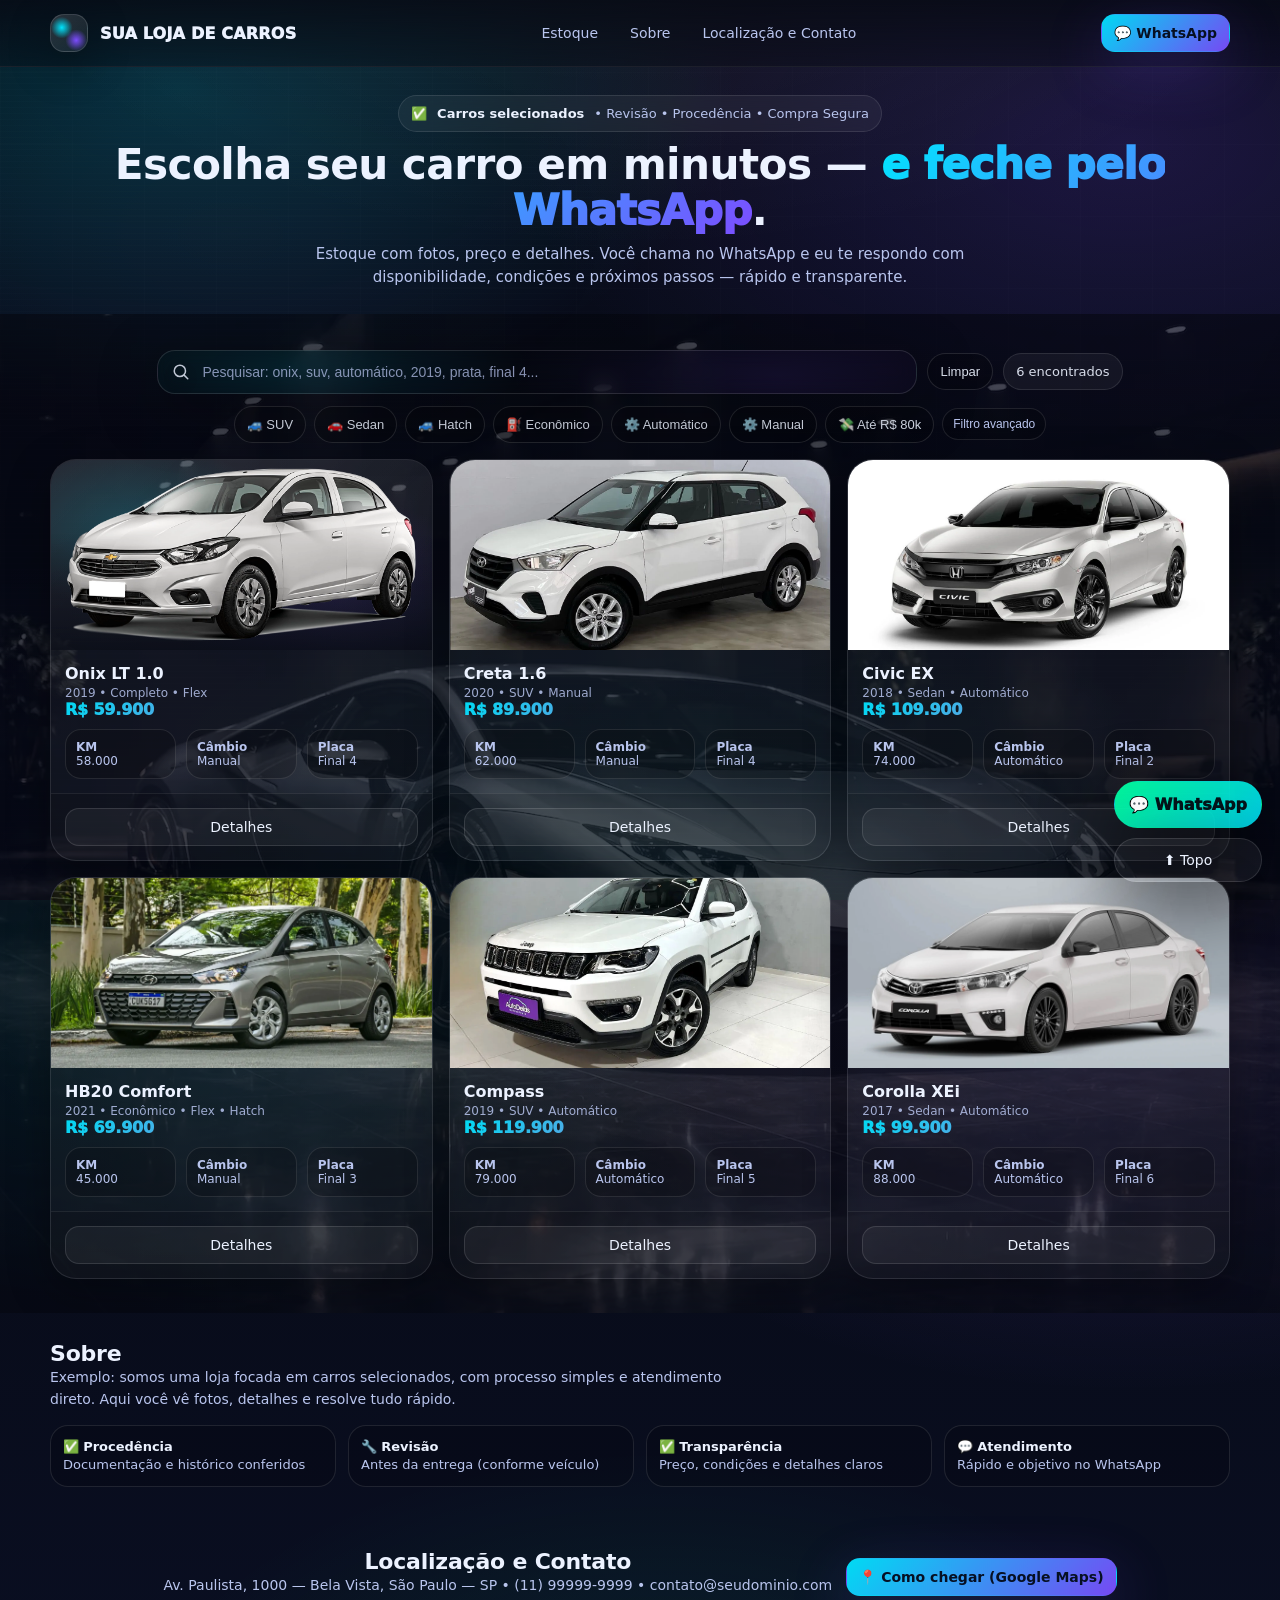
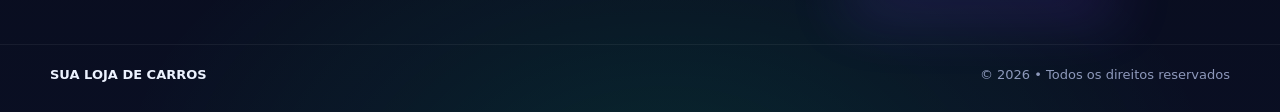
==== index.html @ d794e692 "Update index.html" ====
<!doctype html>
<html lang="pt-BR">
<head>
  <meta charset="utf-8" />
  <meta name="viewport" content="width=device-width,initial-scale=1" />
  <meta http-equiv="Content-Security-Policy"
content="default-src 'self'; img-src 'self' data:; style-src 'self' 'unsafe-inline'; script-src 'self' 'unsafe-inline'; connect-src 'self'; base-uri 'self'; form-action 'self'">
  <title>Loja de Carros | Estoque Selecionado + WhatsApp</title>
  <meta name="description" content="Carros selecionados, revisados e com garantia. Atendimento rápido no WhatsApp." />
  <meta name="theme-color" content="#0B1020" />
  <style>
    :root{
      --bg:#070A14;
      --bg2:#0A0F24;
      --card: rgba(255,255,255,.06);
      --line: rgba(255,255,255,.12);
      --text:#ECF2FF;
      --muted:#B9C5EE;

      --c1:#00E5FF; 
      --c2:#7C4DFF;
      --c3:#00FF9D;
      --c4:#FF4DD8; 

      --shadow: 0 22px 70px rgba(0,0,0,.55);
      --r1:18px;
      --r2:26px;
      --max:1180px;
    }

    *{box-sizing:border-box}
    html,body{height:100%}
	html{
  scroll-behavior: smooth;
  scroll-padding-top: 90px;
}
    body{
      margin:0;
      font-family: ui-sans-serif, system-ui, -apple-system, Segoe UI, Roboto, Helvetica, Arial;
      color:var(--text);
		background:
		  radial-gradient(1200px 620px at 50% -10%, rgba(255,255,255,.06), transparent 55%),

		  radial-gradient(900px 520px at 14% 10%, rgba(0,229,255,.18), transparent 62%),
		  radial-gradient(980px 560px at 88% 16%, rgba(124,77,255,.18), transparent 62%),
		  radial-gradient(860px 520px at 52% 98%, rgba(0,255,157,.10), transparent 64%),

		  linear-gradient(180deg, var(--bg) 0%, var(--bg2) 100%);
      overflow-x:hidden;
    }
	
	body{ position:relative; }

/* GRID  */
body::before{
  content:"";
  position:fixed;
  inset:0;
  pointer-events:none;
  z-index:-1;
  opacity:.22;
  background:
    linear-gradient(to right, rgba(255,255,255,.06) 1px, transparent 1px),
    linear-gradient(to bottom, rgba(255,255,255,.06) 1px, transparent 1px);
  background-size: 72px 72px;
  mask-image: radial-gradient(1200px 700px at 50% 10%, #000 55%, transparent 82%);
}

/* VINHETA + GRAIN leve */
body::after{
  content:"";
  position:fixed;
  inset:0;
  pointer-events:none;
  z-index:-1;
  background:
    radial-gradient(1200px 900px at 50% 20%, transparent 55%, rgba(0,0,0,.55) 100%),
    repeating-linear-gradient(
      0deg,
      rgba(255,255,255,.02),
      rgba(255,255,255,.02) 1px,
      transparent 1px,
      transparent 3px
    );
  opacity:.35;
  mix-blend-mode: normal;
}

@keyframes floatGlow{
  0%   { transform: translate3d(0,0,0) scale(1); }
  50%  { transform: translate3d(22px,-14px,0) scale(1.02); }
  100% { transform: translate3d(0,0,0) scale(1); }
}

body::after{
  /* mantém o que já tem e acrescenta um “glow” animado */
  background:
    radial-gradient(1200px 900px at 50% 20%, transparent 55%, rgba(0,0,0,.55) 100%),
    radial-gradient(700px 420px at 18% 26%, rgba(255,77,216,.08), transparent 60%),
    repeating-linear-gradient(0deg, rgba(255,255,255,.02), rgba(255,255,255,.02) 1px, transparent 1px, transparent 6px);
  animation: floatGlow 10s ease-in-out infinite;
}

    a{color:inherit; text-decoration:none}
    .container{width:min(var(--max), calc(100% - 40px)); margin:0 auto}

    /* ====== Header ====== */
    header{
      position:sticky; top:0; z-index:50;
      backdrop-filter: blur(16px);
      background: linear-gradient(180deg, rgba(7,10,20,.82), rgba(7,10,20,.40));
      border-bottom:1px solid rgba(255,255,255,.08);
    }
    .nav{
      display:flex; align-items:center; justify-content:space-between;
      gap:14px; padding:14px 0;
    }
    .brand{display:flex; align-items:center; gap:12px}
    .logo{
      width:38px; height:38px; border-radius:14px;
      background:
        radial-gradient(18px 18px at 30% 35%, rgba(0,229,255,1), transparent 60%),
        radial-gradient(18px 18px at 70% 70%, rgba(124,77,255,1), transparent 60%),
        linear-gradient(135deg, rgba(255,255,255,.14), rgba(255,255,255,.06));
      border:1px solid rgba(255,255,255,.14);
      box-shadow: 0 12px 40px rgba(0,0,0,.35);
    }
    .brand .name{font-weight:950; letter-spacing:.2px}
    .brand .sub{font-size:12px; color:var(--muted); margin-top:2px}

    .navlinks{display:flex; gap:10px; flex-wrap:wrap; justify-content:center}
    .navlinks a{
      font-size:14px; color:var(--muted);
      padding:10px 10px; border-radius:14px;
      border:1px solid transparent;
      transition:.18s ease;
    }
    .navlinks a:hover{
      color:var(--text);
      border-color:rgba(255,255,255,.12);
      background:rgba(255,255,255,.04);
    }

    .btn{
      display:inline-flex; align-items:center; justify-content:center; gap:10px;
      padding:12px 14px;
      border-radius:16px;
      border:1px solid rgba(255,255,255,.12);
      background:rgba(255,255,255,.05);
      color:var(--text);
      cursor:pointer;
      transition:.18s ease;
      user-select:none;
      white-space:nowrap;
    }
	@media (max-width: 520px){
  .btn{ white-space: normal; }
}
    .btn:hover{transform:translateY(-1px); border-color:rgba(255,255,255,.18)}
    .btn:active{transform:translateY(0)}
    .btn.primary{
      border-color:transparent;
      background: linear-gradient(135deg, rgba(0,229,255,.95), rgba(124,77,255,.95));
      color:#061023;
      font-weight:900;
      box-shadow: 0 18px 60px rgba(124,77,255,.22);
    }
    .btn.whats{
      border-color:transparent;
      background: linear-gradient(135deg, rgba(0,255,157,.95), rgba(0,229,255,.88));
      color:#04141a;
      font-weight:950;
      box-shadow: 0 18px 60px rgba(0,255,157,.18);
    }
    .btn.small{padding:10px 12px; border-radius:14px; font-size:14px}

    .pill{
      display:inline-flex; align-items:center; gap:10px;
      padding:10px 12px;
      background:rgba(255,255,255,.05);
      border:1px solid rgba(255,255,255,.10);
      border-radius:999px;
      color:var(--muted);
      font-size:13px;
      backdrop-filter: blur(10px);
    }
    .pill b{color:var(--text)}
    .chip{
      display:inline-flex; align-items:center; gap:8px;
      padding:8px 10px;
      border-radius:999px;
      border:1px solid rgba(255,255,255,.10);
      background: rgba(0,0,0,.18);
      color:var(--muted);
      font-size:12px;
    }

    /* ====== Hero ====== */
    .hero{padding:28px 0 10px}
	.hero-top{
	  display:flex;
	  flex-direction:column;
	  align-items:center;
	  justify-content:center;
	  gap:14px;
	  flex-wrap:wrap;
	  text-align:center;
	  margin-bottom:14px;
	}
	.hero-actions{
	  display:flex;
	  gap:10px;
	  flex-wrap:wrap;
	  align-items:center;
	  justify-content:center;
	}
    h1{
      margin:10px 0 0;
      font-size: clamp(28px, 3.3vw, 44px);
      line-height:1.08;
      letter-spacing:-.6px;
    }
    .accentText{
      background: linear-gradient(135deg, var(--c1), var(--c2));
      -webkit-background-clip:text;
      background-clip:text;
      color:transparent;
      font-weight:950;
    }
	.lead{
	  margin:10px auto 0;
	  color:var(--muted);
	  line-height:1.55;
	  max-width: 70ch;
	  font-size:15px;
	  text-align:center;
	}
    .hero-actions{display:flex; gap:10px; flex-wrap:wrap; align-items:center}

    /* ===== Barra de pesquisa + filtros (clean e central) ===== */
.searchWrap{
  margin: 6px auto 16px;
  width: min(980px, 100%);
  display:flex;
  flex-direction:column;
  align-items:center;
  gap:12px;
}

.searchRow{
  width:100%;
  display:flex;
  gap:10px;
  justify-content:center;
  align-items:center;
  flex-wrap:wrap;
}

.searchBox{
  flex: 1;
  min-width: 260px;
  max-width: 760px;
  display:flex;
  align-items:center;
  gap:10px;
  padding: 12px 14px;
  border-radius: 18px;
  border: 1px solid rgba(255,255,255,.12);
  background:
    radial-gradient(380px 120px at 18% 40%, rgba(0,229,255,.10), transparent 62%),
    radial-gradient(420px 140px at 82% 60%, rgba(124,77,255,.10), transparent 64%),
    rgba(0,0,0,.20);
  backdrop-filter: blur(10px);
  box-shadow: 0 16px 60px rgba(0,0,0,.35);
}

.searchIcon{
  width: 18px; height: 18px;
  opacity:.9;
  filter: drop-shadow(0 6px 18px rgba(0,0,0,.35));
}

.searchInput{
  flex:1;
  border:none;
  outline:none;
  background:transparent;
  color: var(--text);
  font-size:14px;
}

.searchInput::placeholder{ color: rgba(185,197,238,.72); }

.pillBtn{
  display:inline-flex;
  align-items:center;
  justify-content:center;
  gap:8px;
  padding:10px 12px;
  border-radius:999px;
  border:1px solid rgba(255,255,255,.12);
  background: rgba(0,0,0,.18);
  color: rgba(236,242,255,.92);
  font-size:13px;
  cursor:pointer;
  transition:.16s ease;
  user-select:none;
}
.pillBtn:hover{ transform:translateY(-1px); border-color:rgba(255,255,255,.20); }
.pillBtn:active{ transform:translateY(0); }

.pillBtn.on{
  border-color: rgba(0,255,157,.45);
  box-shadow: 0 0 0 3px rgba(0,255,157,.10);
}

.resultChip{
  display:inline-flex;
  align-items:center;
  gap:8px;
  padding:10px 12px;
  border-radius:999px;
  border:1px solid rgba(255,255,255,.10);
  background: rgba(255,255,255,.05);
  color: rgba(236,242,255,.9);
  font-size:13px;
}
/* ==== Chip botão (Filtro avançado) ==== */
#openAdvancedFilters{
  cursor:pointer;
  display:inline-flex;
  align-items:center;
  gap:8px;
  padding:8px 10px;
  border-radius:999px;
  border:1px solid rgba(255,255,255,.10);
  background: rgba(0,0,0,.18);
  color: var(--muted);
  font-size:12px;
}
#openAdvancedFilters:hover{
  transform:translateY(-1px);
  border-color:rgba(255,255,255,.18);
}
#openAdvancedFilters:active{ transform:translateY(0); }

/* garante que o botão tenha o MESMO visual do chip */
button.chip {
  display: inline-flex;
  align-items: center;
  gap: 8px;
}
/* ==== Modal overlay (Filtro Avançado) ==== */
#advModal {
  display: none;            /* começa fechado */
  position: fixed;
  inset: 0;
  z-index: 9999;
  padding: 16px;
  background: rgba(0,0,0,.55);
  align-items: center;
  justify-content: center;
}

/* card do modal */
#advModal .modal {
  width: min(980px, 100%);
  max-height: min(78vh, 720px);
  overflow: auto;
  border-radius: 16px;
  background: #111;
  color: #fff;
  box-shadow: 0 20px 60px rgba(0,0,0,.45);
  border: 1px solid rgba(255,255,255,.08);
}

/* header / footer */
#advModal .modalHead,
#advModal .modalFoot {
  position: sticky;
  background: #111;
  z-index: 1;
  padding: 14px 16px;
  border-bottom: 1px solid rgba(255,255,255,.08);
}
#advModal .modalFoot {
  bottom: 0;
  border-top: 1px solid rgba(255,255,255,.08);
  border-bottom: 0;
}
#advModal .modalHead { top: 0; }

/* corpo */
#advModal .modalBody { padding: 14px 16px; }

/* grid responsiva */
#advModal .grid {
  display: grid;
  grid-template-columns: repeat(3, minmax(0, 1fr));
  gap: 12px;
}
@media (max-width: 900px) {
  #advModal .grid { grid-template-columns: repeat(2, minmax(0, 1fr)); }
}
@media (max-width: 560px) {
  #advModal { padding: 10px; }
  #advModal .grid { grid-template-columns: 1fr; }
  #advModal .modal { max-height: 86vh; border-radius: 14px; }
}

/* inputs */
#advModal .lbl {
  display: block;
  font-size: 12px;
  opacity: .85;
  margin-bottom: 6px;
}
#advModal .input {
  width: 100%;
  padding: 10px 12px;
  border-radius: 12px;
  border: 1px solid rgba(255,255,255,.12);
  background: rgba(255,255,255,.06);
  color: #fff;
  outline: none;
}
#advModal .input:focus {
  border-color: rgba(255,255,255,.22);
}

/* botão fechar */
#advModal .iconBtn {
  cursor: pointer;
  width: 40px;
  height: 40px;
  border-radius: 12px;
  border: 1px solid rgba(255,255,255,.12);
  background: rgba(255,255,255,.06);
  color: #fff;
}
#advModal .iconBtn:hover { background: rgba(255,255,255,.10); }

/* botões do rodapé */
#advModal .btn {
  cursor: pointer;
}
	/* ====== Estoque ====== */
    section{padding:18px 0 34px}
    .section-head{
      display:flex; align-items:flex-end; justify-content:space-between;
      gap:14px; flex-wrap:wrap;
      margin: 10px 0 14px;
    }
    .h2{margin:0; font-size:22px; letter-spacing:-.2px}
    .section-sub{margin:0; color:var(--muted); font-size:14px; line-height:1.6; max-width:80ch}

    .inventory{
      display:grid;
      grid-template-columns: repeat(3, 1fr);
      gap:16px;
    }
	#estoque{
	  position: relative;
	  overflow: hidden;
	}

	#estoque::before{
	  content:"";
	  position:absolute;
	  inset:0;
	  z-index:0;

	  background-image:
		linear-gradient(180deg, rgba(7,10,20,.55), rgba(7,10,20,.72)),
		url("images/bg-carro.webp");

	  background-repeat: no-repeat;
	  background-size: cover;
	  background-position: center top;

	  background-attachment: scroll;

	  opacity: .55; 
	  pointer-events:none;
	}
@media (max-width: 820px){
  #estoque::before{
    background-image: none;
    opacity: 0;
  }
}

	/* garante que o conteúdo do estoque fique acima do fundo */
	#estoque > .container{
	  position: relative;
	  z-index: 1;
	}
	.car{
	  border-radius: var(--r2);
	  overflow:hidden;
	  border:1px solid rgba(255,255,255,.10);
	  background: rgba(255,255,255,.04);
	  box-shadow: 
		0 12px 40px rgba(0,0,0,.35),
		0 0 0 rgba(0,0,0,0);
	  display:flex;
	  flex-direction:column;
	  position:relative;

	  cursor:pointer;
	  transition: 
		transform .25s cubic-bezier(.22,1,.36,1),
		box-shadow .25s cubic-bezier(.22,1,.36,1),
		border-color .25s ease;
	}
	.car:hover{
	  transform: translateY(-8px);
	  box-shadow:
		0 28px 80px rgba(0,0,0,.55),
		0 0 0 1px rgba(255,255,255,.06);
	  border-color: rgba(255,255,255,.18);
	}
	.car::before{
	  content:"";
	  position:absolute;
	  inset:-2px;
	  border-radius:inherit;
	  pointer-events:none;
	  opacity:0;
	  transition: opacity .25s ease;
	  background: linear-gradient(
		135deg,
		rgba(0,229,255,.45),
		rgba(124,77,255,.45),
		rgba(0,255,157,.35)
	  );
	  z-index:-1;
	  filter: blur(16px);
	}

	.car:hover::before{
	  opacity:.7;
	}
    .photo{
      height:190px;
      position:relative;
      overflow:hidden;
      background:
        radial-gradient(240px 140px at 22% 35%, rgba(0,229,255,.18), transparent 60%),
        radial-gradient(260px 160px at 72% 70%, rgba(124,77,255,.18), transparent 62%),
        linear-gradient(135deg, rgba(255,255,255,.10), rgba(255,255,255,.02));
    }
    .photo .car-img{
      position:absolute; inset:0;
      width:100%; height:100%;
	  content-visibility: auto;
      object-fit:cover;
      display:block;
    }
    .photo::before{
      content:"";
      position:absolute; inset:0;
      background: linear-gradient(0deg, rgba(7,10,20,.78), transparent 62%);
      pointer-events:none;
    }

    .badge{
      position:absolute; top:12px; left:12px;
      padding:8px 10px;
      border-radius:999px;
      font-size:12px;
      border:1px solid rgba(255,255,255,.14);
      background: rgba(0,0,0,.22);
      color: var(--text);
      backdrop-filter: blur(10px);
      display:flex; gap:8px; align-items:center;
      z-index:2;
    }
    .badge .dot{
      width:8px; height:8px; border-radius:999px;
      background: var(--c3);
      box-shadow: 0 0 18px rgba(0,255,157,.45);
    }

    .content{padding:14px}
    .titleRow{display:flex; align-items:flex-start; justify-content:space-between; gap:10px}
    .car h3{margin:0; font-size:16px}
    .subtitle{margin-top:3px; color:rgba(185,197,238,.85); font-size:12px}
    .price{
      font-weight:950;
      letter-spacing:-.2px;
      background: linear-gradient(135deg, rgba(0,229,255,.95), rgba(255,77,216,.92));
      -webkit-background-clip:text;
      background-clip:text;
      color:transparent;
      white-space:nowrap;
    }

    .meta{
      margin-top:10px;
      display:grid;
      grid-template-columns: repeat(3, 1fr);
      gap:10px;
      color:var(--muted);
      font-size:12px;
    }
    .meta div{
      padding:10px;
      border-radius:16px;
      border:1px solid rgba(255,255,255,.10);
      background: rgba(0,0,0,.18);
    }

    .actions{
      margin-top:auto;
      display:flex;
      gap:10px;
      padding:14px;
      border-top:1px solid rgba(255,255,255,.08);
      background: rgba(0,0,0,.10);
    }
    .actions .btn{width:100%}

    /* ====== Confiança ====== */
    .trust{
      display:grid;
      grid-template-columns: repeat(4, 1fr);
      gap:12px;
      margin-top:12px;
    }
    .trust .t{
      border-radius: var(--r1);
      border:1px solid rgba(255,255,255,.10);
      background: rgba(0,0,0,.16);
      padding:12px;
      font-size:13px;
      color:var(--muted);
      line-height:1.4;
    }
    .trust .t b{color:var(--text)}

    /* ====== CTA final ====== */
    .cta{
      border-radius: calc(var(--r2) + 8px);
      border:1px solid rgba(255,255,255,.12);
      background:
        radial-gradient(520px 240px at 14% 40%, rgba(0,229,255,.18), transparent 60%),
        radial-gradient(520px 260px at 92% 55%, rgba(124,77,255,.18), transparent 60%),
        linear-gradient(180deg, rgba(255,255,255,.05), rgba(255,255,255,.02));
      box-shadow: var(--shadow);
      overflow:hidden;
    }
    .cta .inner{
      padding:18px;
      display:flex; align-items:center; justify-content:space-between;
      gap:14px; flex-wrap:wrap;
    }
    .cta h4{margin:0; font-size:18px; letter-spacing:-.2px}
    .cta p{margin:6px 0 0; color:var(--muted); line-height:1.6; font-size:14px; max-width:78ch}

    footer{
      padding:22px 0 30px;
      border-top:1px solid rgba(255,255,255,.06);
      color:rgba(185,197,238,.75);
      font-size:13px;
    }
    .foot{display:flex; justify-content:space-between; gap:16px; flex-wrap:wrap}

    /* ====== Whats flutuante ====== */
    .float{
      position:fixed; right:18px; bottom:18px; z-index:80;
      display:flex; flex-direction:column; gap:10px;
    }
    .float .btn{
      border-radius:999px;
      padding:13px 14px;
      box-shadow: 0 22px 70px rgba(0,0,0,.58);
    }

    @media (max-width: 980px){
      .inventory{grid-template-columns:1fr}
      .trust{grid-template-columns:1fr 1fr}
      .navlinks{display:none}
    }
    @media (max-width: 520px){
      .trust{grid-template-columns:1fr}
    }

    /* ===== Modal + Galeria ===== */
    .modalOverlay{
      position:fixed; inset:0; z-index:999;
      background: rgba(0,0,0,.62);
      backdrop-filter: blur(10px);
      display:none;
      align-items:center;
      justify-content:center;
      padding:18px;
    }
    .modal{
      width:min(1020px, 100%);
      border-radius:26px;
      border:1px solid rgba(255,255,255,.14);
      background: rgba(10,15,36,.92);
      box-shadow: 0 30px 90px rgba(0,0,0,.65);
      overflow:hidden;
    }
    .modalGrid{
      display:grid;
      grid-template-columns: 1.18fr .82fr;
      min-height: 560px;
    }
		.modalCloseBtn{
	  position:absolute;
	  top:12px;
	  right:12px;
	  width:42px;
	  height:42px;
	  border-radius:999px;
	  border:1px solid rgba(255,255,255,.14);
	  background: rgba(0,0,0,.25);
	  color: rgba(236,242,255,.92);
	  font-size:18px;
	  display:flex;
	  align-items:center;
	  justify-content:center;
	  cursor:pointer;
	  backdrop-filter: blur(10px);
	  z-index:10;
	  transition:.2s ease;
	}

	.modalCloseBtn:hover{
	  background: rgba(0,0,0,.45);
	  transform: scale(1.05);
	}
    .modalMedia{
      position:relative;
      background: rgba(255,255,255,.04);
      border-right:1px solid rgba(255,255,255,.10);
    }
    .modalMain{
      position:relative;
      height: 420px;
      overflow:hidden;
    }
    .modalMain img{
      width:100%;
      height:100%;
      object-fit:cover;
      display:block;
      transform: scale(1.01);
      cursor: zoom-in;
	  touch-action: pan-y;
    }
		.modalMain.loading::before{
	  content:"";
	  position:absolute;
	  inset:0;
	  background: rgba(7,10,20,.55);
	  backdrop-filter: blur(6px);
	  z-index:2;
	}

	.modalMain.loading::after{
	  content:"";
	  position:absolute;
	  width:36px;
	  height:36px;
	  border-radius:50%;
	  border:3px solid rgba(255,255,255,.15);
	  border-top-color: var(--c1);
	  animation: spin .7s linear infinite;
	  top:50%;
	  left:50%;
	  transform:translate(-50%,-50%);
	  z-index:3;
	}

	@keyframes spin{
	  to{ transform: translate(-50%,-50%) rotate(360deg); }
	}
    .modalMain::after{
      content:"";
      position:absolute; inset:0;
      background: linear-gradient(0deg, rgba(7,10,20,.55), transparent 58%);
      pointer-events:none;
    }
    .modalThumbs{
      display:flex;
      gap:10px;
      padding:12px;
      overflow:auto;
      border-top:1px solid rgba(255,255,255,.10);
      background: rgba(0,0,0,.12);
    }
    .modalThumbs::-webkit-scrollbar{height:10px}
    .modalThumbs::-webkit-scrollbar-thumb{background:rgba(255,255,255,.14); border-radius:999px}
    .thumb{
      flex:0 0 auto;
      width:110px;
      height:78px;
      border-radius:14px;
      border:1px solid rgba(255,255,255,.12);
      overflow:hidden;
      cursor:pointer;
      background: rgba(255,255,255,.06);
      transition:.15s ease;
    }
    .thumb img{
      width:100%;
      height:100%;
      object-fit:cover;
      display:block;
    }
    .thumb:hover{transform:translateY(-1px); border-color: rgba(255,255,255,.20)}
    .thumb.active{
      border-color: rgba(0,255,157,.55);
      box-shadow: 0 0 0 3px rgba(0,255,157,.12);
    }
    .mediaNav{
      position:absolute; inset:0;
      display:flex;
      align-items:center;
      justify-content:space-between;
      padding: 0 10px;
      pointer-events:none;
    }
    .navBtn{
      pointer-events:auto;
      width:44px; height:44px;
      border-radius:999px;
      border:1px solid rgba(255,255,255,.14);
      background: rgba(0,0,0,.20);
      color: rgba(236,242,255,.92);
      cursor:pointer;
      display:flex;
      align-items:center;
      justify-content:center;
      font-size:18px;
      backdrop-filter: blur(10px);
      transition:.15s ease;
    }
    .navBtn:hover{border-color: rgba(255,255,255,.22); transform:translateY(-1px)}
    .navBtn:active{transform:translateY(0)}

    .modalInfo{padding:16px;}
    .modalTop{
      display:flex;
      justify-content:space-between;
      gap:12px;
      align-items:flex-start;
    }
    .modalTitle{margin:0; font-size:18px; letter-spacing:-.2px}
    .modalSub{margin-top:6px; color: rgba(185,197,238,.82); font-size:13px}
    .modalPrice{
      margin-top:10px;
      font-weight:950;
      background: linear-gradient(135deg, rgba(0,229,255,.95), rgba(255,77,216,.92));
      -webkit-background-clip:text;
      background-clip:text;
      color:transparent;
      white-space:nowrap;
      font-size:18px;
    }
    .closeBtn{
      border:1px solid rgba(255,255,255,.14);
      background: rgba(255,255,255,.06);
      color: rgba(236,242,255,.92);
      border-radius:14px;
      padding:10px 12px;
      cursor:pointer;
    }
    .closeBtn:hover{border-color: rgba(255,255,255,.22)}
    .modalMeta{
      margin-top:12px;
      display:grid;
      grid-template-columns: repeat(2, 1fr);
      gap:10px;
      color: rgba(185,197,238,.92);
      font-size:13px;
    }
    .modalMeta .box{
      padding:12px;
      border-radius:16px;
      border:1px solid rgba(255,255,255,.10);
      background: rgba(0,0,0,.18);
    }
    .modalMeta .box b{color: var(--text)}

    .modalDesc{
      margin-top:12px;
      color: rgba(185,197,238,.86);
      line-height:1.65;
      font-size:14px;
      white-space: pre-line; /* deixa os \n virarem linhas */
    }
	@media (max-width: 520px){
  .modalDesc{ word-break: break-word; }
}
    .modalActions{
      margin-top:14px;
      display:flex;
      gap:10px;
    }
    .modalActions a{width:100%; text-align:center}

    @media (max-width: 900px){
      .modalGrid{grid-template-columns:1fr; min-height:auto}
      .modalMedia{border-right:none; border-bottom:1px solid rgba(255,255,255,.10)}
      .modalMain{height: 320px}
      .thumb{width:92px; height:68px}
    }
@media (max-width: 520px){
  .modalOverlay{
    padding:10px;
    align-items:flex-start;
  }

  .modal{
    border-radius:18px;
    height: calc(100dvh - 20px);
    max-height: none;
    overflow: hidden;
  }

  .modalGrid{
    display:flex;
    flex-direction:column;
    min-height: 0;
    height: 100%;
  }

  .modalMedia{
    border-right:none;
    border-bottom:1px solid rgba(255,255,255,.10);
    flex: 0 0 auto;
  }

  .modalMain{ height: 220px; }
  .modalThumbs{ padding:10px; }

  .modalInfo{
    flex: 1 1 auto;
    min-height: 0;
    overflow-y: auto;
    -webkit-overflow-scrolling: touch;
    display:flex;
    flex-direction:column;
    gap:10px;
  }

  .modalActions{
    order: -1;
    position: sticky;
    top: 0;
    z-index: 5;
    margin: 0;
    padding: 10px 0;
    background: linear-gradient(180deg, rgba(10,15,36,.96), rgba(10,15,36,.74));
    border-bottom: 1px solid rgba(255,255,255,.08);

    display:flex;
    flex-direction:column;
    gap:10px;
  }

  .modalActions a{ width:100%; }

	.moreInfoHint{
	  display:none;
	  position: sticky;
	  bottom: 10px;
	  z-index: 6;

	  margin-top: 6px;
	  padding: 10px 12px;
	  border-radius: 999px;
	  border:1px solid rgba(255,255,255,12);
	  background: rgba(0,0,0,18);
	  color: rgba(236,242,255,92);
	  font-size: 12px;

	  align-self: center;
	  width: fit-content;

	  cursor: pointer;
	  appearance: none;
	  -webkit-appearance: none;
	  text-align: center;

	  animation: moreHintPulse 1.2s ease-in-out infinite;
	}

	.moreInfoHint:active{
	  transform: translateY(1px);
	}

	@keyframes moreHintPulse{
	  0%, 100% { transform: scale(1);   opacity: 1; }
	  50%      { transform: scale(1.04); opacity: .92; }
	}
}
    /* ===== Lightbox (zoom) ===== */
    .lightboxOverlay{
      position:fixed; inset:0; z-index:1001;
      background: rgba(0,0,0,.78);
      backdrop-filter: blur(10px);
      display:none;
      align-items:center;
      justify-content:center;
      padding:18px;
    }
    .lightbox{
      width:min(1200px, 100%);
      border-radius:22px;
      border:1px solid rgba(255,255,255,.14);
      background: rgba(10,15,36,.35);
      box-shadow: 0 30px 90px rgba(0,0,0,.7);
      overflow:hidden;
      position:relative;
    }
    .lightbox img{
      width:100%;
      height: min(80vh, 820px);
      object-fit:contain;
      display:block;
      background: rgba(0,0,0,.25);
      cursor: zoom-out;
    }
    .lightboxHint{
      position:absolute;
      left:12px; bottom:12px;
      padding:8px 10px;
      border-radius:999px;
      border:1px solid rgba(255,255,255,.14);
      background: rgba(0,0,0,.22);
      color: rgba(236,242,255,.92);
      font-size:12px;
    }
	.lightboxClose{
	  position:absolute;
	  top:10px; right:10px;
	  width:44px; height:44px;
	  border-radius:999px;
	  border:1px solid rgba(255,255,255,.14);
	  background: rgba(0,0,0,.25);
	  color: rgba(236,242,255,.92);
	  cursor:pointer;
	  display:flex;
	  align-items:center;
	  justify-content:center;
	  font-size:18px;
	  backdrop-filter: blur(10px);
	  z-index:3;
	}

	.lightboxNav{
	  position:absolute;
	  inset:0;
	  display:flex;
	  align-items:center;
	  justify-content:space-between;
	  padding: 0 10px;
	  pointer-events:none;
	  z-index:2;
	}

	.lightboxNav .navBtn{
	  pointer-events:auto;
	}

	.lightboxCounter{
	  position:absolute;
	  right:12px; bottom:12px;
	  padding:8px 10px;
	  border-radius:999px;
	  border:1px solid rgba(255,255,255,.14);
	  background: rgba(0,0,0,.22);
	  color: rgba(236,242,255,.92);
	  font-size:12px;
	  z-index:3;
	  backdrop-filter: blur(10px);
	}
	@media (max-width: 820px){
  body::before{ display:none; }
  body::after{ animation:none; }
}
@media (max-width: 520px){
	 body::after{
		background:
		  radial-gradient(1200px 900px at 50% 20%, transparent 70%, rgba(0,0,0,.35) 100%),
		  repeating-linear-gradient(0deg, rgba(255,255,255,.02), rgba(255,255,255,.02) 1px, transparent 1px, transparent 6px);
		opacity: .16;
	  }
  .pill{
    max-width:100%;
    flex-wrap:wrap;
    justify-content:center;
    text-align:center;
    white-space:normal;
    line-height:1.35;
  }

  .titleRow{
    flex-direction:column;
    align-items:flex-start;
  }

  .price{
    white-space:normal;
  }
}

/* ===== Header no MOBILE: central + sem botão Whats ===== */
@media (max-width: 980px){
  /* some o botão do header */
  #topWhats{ display:none !important; }

  /* centraliza marca no meio */
  header .nav{
    justify-content:center;
  }

  header .brand{
    margin: 0 auto;
    justify-content:center;
    text-align:center;
  }

  header .brand > div{
    text-align:center;
  }
}
  </style>
</head>

<body>
  <header>
    <div class="container">
      <div class="nav">
        <div class="brand">
          <div class="logo" aria-hidden="true"></div>
          <div>
            <div class="name">SUA LOJA DE CARROS</div>
          </div>
        </div>

        <nav class="navlinks" aria-label="Seções">
          <a href="#estoque">Estoque</a>
		  <a href="#sobre">Sobre</a>
		  <a href="#localizacao">Localização e Contato</a>
        </nav>

        <a class="btn primary small" id="topWhats" href="#">💬 WhatsApp</a>
      </div>
    </div>
  </header>

  <main>
    <div class="container hero" id="topo">

      <div class="hero-top">
        <div>
          <div class="pill">✅ <b>Carros selecionados</b> • Revisão • Procedência • Compra Segura</div>
          <h1>Escolha seu carro em minutos — <span class="accentText">e feche pelo WhatsApp</span>.</h1>
          <p class="lead">
            Estoque com fotos, preço e detalhes. Você chama no WhatsApp e eu te respondo com disponibilidade,
            condições e próximos passos — rápido e transparente.
          </p>
        </div>
      </div>
    </div>

    <section id="estoque">
      <div class="container">
	<div class="section-head" style="margin-bottom:8px; justify-content:center">
	</div>

	<!-- Pesquisa central + filtros -->
	<div class="searchWrap">
	  <div class="searchRow">
		<div class="searchBox" role="search">
		  <svg class="searchIcon" viewBox="0 0 24 24" fill="none" aria-hidden="true">
			<path d="M10.5 18a7.5 7.5 0 1 1 0-15 7.5 7.5 0 0 1 0 15Z" stroke="currentColor" stroke-width="2" opacity=".9"/>
			<path d="M16.5 16.5 21 21" stroke="currentColor" stroke-width="2" stroke-linecap="round" opacity=".9"/>
		  </svg>
		  <input id="searchCars" class="searchInput" type="search"
			placeholder="Pesquisar: onix, suv, automático, 2019, prata, final 4..."
			autocomplete="off" />
		</div>

		<button class="pillBtn" id="clearSearch" type="button">Limpar</button>
		<span class="resultChip" id="resultsCount">—</span>
	  </div>

	  <div class="searchRow" style="gap:8px">
		<button class="pillBtn" type="button" data-filter="SUV">🚙 SUV</button>
		<button class="pillBtn" type="button" data-filter="Sedan">🚗 Sedan</button>
		<button class="pillBtn" type="button" data-filter="Hatch">🚙 Hatch</button>
		<button class="pillBtn" type="button" data-filter="Econômico">⛽ Econômico</button>
		<button class="pillBtn" type="button" data-filter="Automático">⚙️ Automático</button>
		<button class="pillBtn" type="button" data-filter="Manual">⚙️ Manual</button>
		<button class="pillBtn" type="button" data-filter="Ate80">💸 Até R$ 80k</button>
		<button class="chip" id="openAdvancedFilters" type="button">Filtro avançado</button>
	  </div>
	</div>
<div id="emptyState" style="display:none; text-align:center; color:rgba(185,197,238,.85); padding:16px 0;">
  Nenhum carro encontrado. Tente outro termo ou clique em <b>Reset</b>.
</div>	
       <div class="inventory" id="inventory"></div>
    </section>
<section id="sobre">
  <div class="container">
    <div class="section-head">
      <div>
        <h2 class="h2">Sobre</h2>
        <p class="section-sub">
          Exemplo: somos uma loja focada em carros selecionados, com processo simples e atendimento direto.
          Aqui você vê fotos, detalhes e resolve tudo rápido.
        </p>
      </div>
    </div>

    <div class="trust">
	<div class="t">✅ <b>Procedência</b><br/>Documentação e histórico conferidos</div>
	<div class="t">🔧 <b>Revisão</b><br/>Antes da entrega (conforme veículo)</div>
	<div class="t">✅ <b>Transparência</b><br/>Preço, condições e detalhes claros</div>
	<div class="t">💬 <b>Atendimento</b><br/>Rápido e objetivo no WhatsApp</div>
    </div>
  </div>
</section>

<section id="localizacao">
  <div class="container">
    <div class="section-head" style="justify-content:center; text-align:center">
  <div>
    <h2 class="h2">Localização e Contato</h2>
    <p class="section-sub">
      Av. Paulista, 1000 — Bela Vista, São Paulo — SP • (11) 99999-9999 • contato@seudominio.com
    </p>
  </div>

  <a class="btn primary small"
     href="https://www.google.com/maps/dir/?api=1&destination=Av.%20Paulista%2C%201000%20-%20Bela%20Vista%2C%20S%C3%A3o%20Paulo%20-%20SP"
     target="_blank" rel="noopener">
    📍 Como chegar (Google Maps)
  </a>
</div>
  </div>
</section>
    <footer>
      <div class="container">
        <div class="foot">
          <div>
            <b style="color:var(--text)">SUA LOJA DE CARROS</b><br/>
          </div>
          <div>
            <span>© <span id="year"></span> • Todos os direitos reservados</span>
          </div>
        </div>
      </div>
    </footer>
  </main>

  <div class="float" aria-label="Atalhos">
    <a class="btn whats" id="floatWhats" href="#">💬 WhatsApp</a>
    <a class="btn small" href="#topo">⬆️ Topo</a>
  </div>
<div class="modalOverlay" id="advModal" aria-hidden="true">
  <div class="modal" role="dialog" aria-modal="true" aria-label="Filtro avançado">
  <div class="modalCard" style="max-width: 920px;">
    <div class="modalHead">
      <div>
        <h3 style="margin:0">Filtro avançado</h3>
        <div class="muted" style="margin-top:4px">Escolha os filtros e clique em Aplicar.</div>
      </div>
      <button class="iconBtn" id="closeAdv" type="button">✕</button>
    </div>

    <div class="modalBody">
      <div class="grid" style="display:grid; grid-template-columns: repeat(3, 1fr); gap: 12px;">
        <div>
          <label class="lbl">Marca</label>
          <select id="fBrand" class="input">
            <option value="">Todas</option>
          </select>
        </div>

        <div>
          <label class="lbl">Modelo (texto)</label>
          <input id="fModel" class="input" placeholder="Ex: Civic, Corolla, HB20">
        </div>

        <div>
          <label class="lbl">Tipo</label>
          <select id="fType" class="input">
            <option value="">Todos</option>
            <option value="SUV">SUV</option>
            <option value="Sedan">Sedan</option>
            <option value="Hatch">Hatch</option>
          </select>
        </div>

        <div>
          <label class="lbl">Ano (mín)</label>
          <input id="fYearMin" class="input" type="number" placeholder="Ex: 2018">
        </div>

        <div>
          <label class="lbl">Ano (máx)</label>
          <input id="fYearMax" class="input" type="number" placeholder="Ex: 2022">
        </div>

        <div>
          <label class="lbl">KM (máx)</label>
          <input id="fKmMax" class="input" type="number" placeholder="Ex: 80000">
        </div>

        <div>
          <label class="lbl">Preço (mín)</label>
          <input id="fPriceMin" class="input" type="number" placeholder="Ex: 50000">
        </div>

        <div>
          <label class="lbl">Preço (máx)</label>
          <input id="fPriceMax" class="input" type="number" placeholder="Ex: 90000">
        </div>

        <div>
          <label class="lbl">Câmbio</label>
          <select id="fGear" class="input">
            <option value="">Todos</option>
            <option value="Automático">Automático</option>
            <option value="Manual">Manual</option>
          </select>
        </div>

        <div>
          <label class="lbl">Combustível</label>
          <select id="fFuel" class="input">
            <option value="">Todos</option>
            <option value="Flex">Flex</option>
            <option value="Gasolina">Gasolina</option>
            <option value="Diesel">Diesel</option>
            <option value="Elétrico">Elétrico</option>
            <option value="Híbrido">Híbrido</option>
          </select>
        </div>

        <div>
          <label class="lbl">Cor</label>
          <input id="fColor" class="input" placeholder="Ex: Prata, Preto">
        </div>

        <div>
          <label class="lbl">Portas</label>
          <select id="fDoors" class="input">
            <option value="">Todas</option>
            <option value="2">2</option>
            <option value="3">3</option>
            <option value="4">4</option>
          </select>
        </div>
      </div>
    </div>

    <div class="modalFoot" style="display:flex; gap:10px; justify-content:flex-end;">
      <button class="btn ghost" id="clearAdv" type="button">Limpar</button>
      <button class="btn" id="applyAdv" type="button">Aplicar</button>
    </div>
  </div>
</div>
</div>
  <!-- ===== Modal com Galeria ===== -->
  <div class="modalOverlay" id="carModal">
    <div class="modal" role="dialog" aria-modal="true" aria-label="Detalhes do carro">
	 <button class="modalCloseBtn" id="modalCloseBtn" type="button" aria-label="Fechar detalhes">
    ✕
  </button>
      <div class="modalGrid">

        <div class="modalMedia">
          <div class="modalMain">
            <img id="modalMainImg" src="" alt="">
			<div id="photoCounter"
  style="
    position:absolute;
    right:12px;
    bottom:12px;
    padding:8px 10px;
    border-radius:999px;
    border:1px solid rgba(255,255,255,.14);
    background: rgba(0,0,0,.22);
    color: rgba(236,242,255,.92);
    font-size:12px;
    z-index:3;
    backdrop-filter: blur(10px);
  "
>1/1</div>
            <div class="mediaNav">
              <button class="navBtn" id="prevImg" type="button" aria-label="Foto anterior">‹</button>
              <button class="navBtn" id="nextImg" type="button" aria-label="Próxima foto">›</button>
            </div>
          </div>
          <div class="modalThumbs" id="modalThumbs"></div>
        </div>

        <div class="modalInfo">
          <div class="modalTop">
            <div>
              <h3 class="modalTitle" id="modalTitle">—</h3>
              <div class="modalSub" id="modalSub">—</div>
            </div>
          </div>

          <div class="modalPrice" id="modalPrice">—</div>
          <div class="modalMeta" id="modalMeta"></div>
          <div class="modalDesc" id="modalDesc">—</div>
		  <button class="moreInfoHint" id="moreInfoHint" type="button" aria-label="Ver mais informações">
  ⬇️ Mais informações abaixo
</button>

          <div class="modalActions">
            <a class="btn whats" id="modalWhats" href="#">💬 Quero esse no WhatsApp</a>
            <a class="btn" id="modalCloseLink" href="#">Voltar</a>
          </div>
        </div>

      </div>
    </div>
  </div>

  <!-- ===== Lightbox (ZOOM) ===== -->
<div class="lightboxOverlay" id="lightbox">
  <div class="lightbox" role="dialog" aria-modal="true" aria-label="Imagem ampliada">
    <button class="lightboxClose" id="lightboxClose" type="button" aria-label="Fechar zoom">✕</button>

    <div class="lightboxNav">
      <button class="navBtn" id="lbPrev" type="button" aria-label="Foto anterior">‹</button>
      <button class="navBtn" id="lbNext" type="button" aria-label="Próxima foto">›</button>
    </div>

    <img id="lightboxImg" src="" alt="">

    <div class="lightboxHint" id="lightboxHint">Arraste para o lado para trocar • ESC ou clique fora para fechar</div>
    <div class="lightboxCounter" id="lightboxCounter">1/1</div>
  </div>
</div>

  <script>
    // ===== CONFIG =====
    const STORE_NAME = "SUA LOJA DE CARROS";
    const WHATS_NUMBER_E164 = "5511999999999"; // 55 + DDD + número (sem espaços)
    const DEFAULT_MESSAGE = `Olá! Vim pelo site da ${STORE_NAME}. Quero ver o estoque completo e condições.`;
    const waLink = (text) => `https://wa.me/${WHATS_NUMBER_E164}?text=${encodeURIComponent(text)}`;
	try {

    // Year
    document.getElementById("year").textContent = new Date().getFullYear();
	// Carrega carros + depois liga filtros/busca
	loadCarsFromJson().then((cars) => {
	  initSearchFilters();
	  initAdvancedFilters(cars); 
	});

    // Whats CTAs fixos
    function hook(id, msg){
      const el = document.getElementById(id);
      if(!el) return;
      el.href = waLink(msg);
      el.target = "_blank";
      el.rel = "noopener";
    }
    hook("topWhats", DEFAULT_MESSAGE);
    hook("heroWhats", DEFAULT_MESSAGE);
    hook("midWhats", `Olá! Vim pelo site da ${STORE_NAME}. Quero opções e condições de pagamento.`);
    hook("finalWhats", `Olá! Vim pelo site da ${STORE_NAME}. Quero opções do dia e disponibilidade.`);
    hook("floatWhats", DEFAULT_MESSAGE);

// ===== CARREGAR ESTOQUE DO cars.json (AUTO) =====
async function loadCarsFromJson() {
  const inventory = document.getElementById("inventory");
  if (!inventory) return [];

  console.log("Carregando cars.json...");

  const cars = await fetch("./data/cars.json").then(r => r.json());

  console.log("Cars carregados:", cars);
  console.log("Quantidade de carros:", cars.length);

  inventory.innerHTML = cars.map(car => {

	const kmTxt = car.meta?.KM || (car.km != null ? String(car.km).replace(/\B(?=(\d{3})+(?!\d))/g, ".") : "");
	const cambioTxt = car.meta?.["Câmbio"] || car.gear || "";
	const placaTxt = car.meta?.Placa || "";

	const preview = [
	  { k: "KM", v: kmTxt || "—" },
	  { k: "Câmbio", v: cambioTxt || "—" },
	  { k: "Placa", v: placaTxt || "—" }
	].map(p => `<div><b>${p.k}</b><br/>${p.v}</div>`).join("");

    const imagesJson = JSON.stringify(car.images || []);
    const metaJson = JSON.stringify(car.meta || {});

		return `
		  <article class="car" data-car-id="${car.id}">
			<div class="photo">
			  <img class="car-img" src="${car.thumb}" alt="${car.title}">
			</div>

			<div class="content">
			  <h3>${car.title}</h3>
			  <div class="subtitle">${car.sub}</div>
			  <div class="price">${car.price}</div>
			  <div class="meta">${preview}</div>
			</div>

			<div class="actions">
			<a class="btn small carInfo"
			  data-title="${escapeAttr(car.title || "")}"
			  data-sub="${escapeAttr(car.sub || "")}"
			  data-price="${escapeAttr(car.price || "")}"
			  data-pricevalue="${car.priceValue ?? ""}"
			  data-img="${escapeAttr(car.thumb || "")}"
			  data-images='${escapeAttr(imagesJson)}'
			  data-desc="${escapeAttr(car.desc || "")}"
			  data-meta='${escapeAttr(metaJson)}'
			  data-brand="${escapeAttr(car.brand || "")}"
			  data-model="${escapeAttr(car.model || "")}"
			  data-type="${escapeAttr(car.type || "")}"
			  data-year="${car.year ?? ""}"
			  data-km="${car.km ?? ""}"
			  data-gear="${escapeAttr(car.gear || "")}"
			  data-fuel="${escapeAttr(car.fuel || "")}"
			  data-color="${escapeAttr(car.color || "")}"
			  data-doors="${car.doors ?? ""}"
			  >Detalhes</a>
			</div>
		  </article>
		`;
	  }).join("");

	  return cars;
	}

// escapes simples (pra não quebrar HTML/atributos)
function escapeHtml(s) {
  return String(s ?? "").replace(/[&<>"']/g, (m) => (
    { "&": "&amp;", "<": "&lt;", ">": "&gt;", "\"": "&quot;", "'": "&#39;" }[m]
  ));
}
function escapeAttr(s) {
  return String(s ?? "").replace(/"/g, "&quot;");
}

    // ===== Modal + Galeria =====
    const modal = document.getElementById("carModal");
    const closeModalBtn = document.getElementById("closeModal");
    const modalCloseLink = document.getElementById("modalCloseLink");
	const modalCloseBtn = document.getElementById("modalCloseBtn");

	if(modalCloseBtn){
	  modalCloseBtn.addEventListener("click", closeModal);
	}

    const photoCounter = document.getElementById("photoCounter");

    const modalMainImg = document.getElementById("modalMainImg");
    const modalThumbs = document.getElementById("modalThumbs");

    const modalTitle = document.getElementById("modalTitle");
    const modalSub = document.getElementById("modalSub");
    const modalPrice = document.getElementById("modalPrice");
    const modalMeta = document.getElementById("modalMeta");
    const modalDesc = document.getElementById("modalDesc");
    const modalWhats = document.getElementById("modalWhats");
	const modalInfoEl = document.querySelector(".modalInfo");
	const moreInfoHint = document.getElementById("moreInfoHint");

	function updateMoreInfoHint(){
	  if(!modalInfoEl || !moreInfoHint) return;

	  const isMobile = window.matchMedia("(max-width: 520px)").matches;
	  if(!isMobile){
		moreInfoHint.style.display = "none";
		return;
	  }

	  const canScroll = modalInfoEl.scrollHeight > (modalInfoEl.clientHeight + 2);
	  const remaining = modalInfoEl.scrollHeight - (modalInfoEl.scrollTop + modalInfoEl.clientHeight);

	  const shouldShow = canScroll && remaining > 10;

	  moreInfoHint.style.display = shouldShow ? "inline-flex" : "none";
	}

	if(modalInfoEl){
	  modalInfoEl.addEventListener("scroll", updateMoreInfoHint, { passive:true });
	}

	window.addEventListener("resize", updateMoreInfoHint);

		if(moreInfoHint && modalInfoEl){
		  moreInfoHint.addEventListener("click", () => {
			modalInfoEl.scrollBy({
			  top: modalInfoEl.scrollHeight,
			  behavior: "smooth"
			});
			setTimeout(updateMoreInfoHint, 120);
		  });
		}

    const prevImgBtn = document.getElementById("prevImg");
    const nextImgBtn = document.getElementById("nextImg");

    let gallery = [];
    let currentIndex = 0;

    const parseJSON = (s, fallback) => {
      try { return JSON.parse(s); } catch(e){ return fallback; }
    };

function setMainImage(idx){
  if(!gallery.length) return;
  currentIndex = (idx + gallery.length) % gallery.length;
	modalMainImg.closest(".modalMain").classList.add("loading");

	const img = new Image();
	img.src = gallery[currentIndex];
	img.decoding = "async";

	img.onload = () => {
	  modalMainImg.src = img.src;
	  modalMainImg.closest(".modalMain").classList.remove("loading");

	  if(lightbox && lightbox.style.display === "flex"){
		lightboxImg.src = img.src;
		lightboxImg.alt = modalMainImg.alt;
		if(lightboxCounter){
		  lightboxCounter.textContent = `${currentIndex + 1}/${gallery.length || 1}`;
		}
	  }
	};

	[...modalThumbs.querySelectorAll(".thumb")].forEach((t, i) => {
	  t.classList.toggle("active", i === currentIndex);
	});

  if(photoCounter){
    photoCounter.textContent = `${currentIndex + 1}/${gallery.length}`;
  }

  const next = gallery[(currentIndex + 1) % gallery.length];
  if(next){
    const img = new Image();
    img.decoding = "async";
    img.src = next;
  }
}

    function renderThumbs(images){
      modalThumbs.innerHTML = "";
      images.forEach((src, i) => {
        const t = document.createElement("button");
        t.type = "button";
        t.className = "thumb" + (i === 0 ? " active" : "");
        const img = document.createElement("img");
img.src = src;
img.alt = `Foto ${i+1}`;
img.loading = "lazy";
img.decoding = "async";
t.appendChild(img);
        t.addEventListener("click", () => setMainImage(i));
        modalThumbs.appendChild(t);
      });
    }

    function openModal(data){
      gallery = (Array.isArray(data.images) && data.images.length) ? data.images : (data.img ? [data.img] : []);
      currentIndex = 0;

      modalTitle.textContent = data.title || "—";
      modalSub.textContent = data.sub || "";
      modalPrice.textContent = data.price || "—";
      modalDesc.textContent = data.desc || "";

      modalMeta.innerHTML = "";
      const metaObj = parseJSON(data.meta || "{}", {});
      Object.entries(metaObj).slice(0, 8).forEach(([k,v])=>{
        const div = document.createElement("div");
        div.className = "box";
        const b = document.createElement("b");
b.textContent = k;

div.appendChild(b);
div.appendChild(document.createElement("br"));
div.appendChild(document.createTextNode(String(v)));
			modalMeta.appendChild(div);
		  });

		  renderThumbs(gallery);
		  gallery.forEach(src => {
  const im = new Image();
  im.decoding = "async";
  im.src = src;
});
		  modalMainImg.alt = data.title || "Carro";
		  if(gallery.length) setMainImage(0);

		  const msg =
	`Olá! Vim pelo site da ${STORE_NAME}.
	Tenho interesse no: ${data.title} (${data.sub}).
	Preço: ${data.price}.
	Pode me mandar mais fotos, vídeo e condições?`;
		  modalWhats.href = waLink(msg);
		  modalWhats.target = "_blank";
		  modalWhats.rel = "noopener";

		modal.style.display = "flex";

		if(modalInfoEl){
		  modalInfoEl.scrollTop = 0;

		  requestAnimationFrame(updateMoreInfoHint);
		  setTimeout(updateMoreInfoHint, 150);
		  setTimeout(updateMoreInfoHint, 350); 
		}

		document.body.style.overflow = "hidden";
       if(modalCloseBtn) modalCloseBtn.focus();
		}

		function closeModal(){
		  modal.style.display = "none";
		  gallery = [];
		  currentIndex = 0;
		  // se o lightbox estiver aberto, não mexe aqui
		  if(lightbox.style.display !== "flex") document.body.style.overflow = "";
		}

		if(closeModalBtn){
		  closeModalBtn.addEventListener("click", closeModal);
		}
		modalCloseLink.addEventListener("click", (e)=>{ e.preventDefault(); closeModal(); });
		const modalOverlay = document.getElementById("carModal");
		
		modalOverlay.addEventListener("click", (e) => {
		  if(e.target === modalOverlay) closeModal();
		});

		prevImgBtn.addEventListener("click", () => setMainImage(currentIndex - 1));
		nextImgBtn.addEventListener("click", () => setMainImage(currentIndex + 1));

		// Swipe mobile (no modal)
let touchStartX = null;
let touchStartY = null;

modalMainImg.addEventListener("touchstart", (e) => {
  const t = e.touches?.[0];
  if(!t) return;
  touchStartX = t.clientX;
  touchStartY = t.clientY;
}, { passive: true });

modalMainImg.addEventListener("touchmove", (e) => {
  // se estiver claramente deslizando na horizontal, evita scroll “roubar” o gesto
  if(touchStartX === null || touchStartY === null) return;
  const t = e.touches?.[0];
  if(!t) return;

  const dx = t.clientX - touchStartX;
  const dy = t.clientY - touchStartY;

  if(Math.abs(dx) > 12 && Math.abs(dx) > Math.abs(dy)){
    e.preventDefault(); // precisa do listener não-passive
  }
}, { passive: false });

modalMainImg.addEventListener("touchend", (e) => {
  if(touchStartX === null || touchStartY === null) return;

  const t = e.changedTouches?.[0];
  if(!t) return;

  const dx = t.clientX - touchStartX;
  const dy = t.clientY - touchStartY;

  // só troca se o gesto foi horizontal de verdade
  if(Math.abs(dx) > 45 && Math.abs(dx) > Math.abs(dy)){
    if(dx > 0) setMainImage(currentIndex - 1);
    else setMainImage(currentIndex + 1);
  }

  touchStartX = null;
  touchStartY = null;
}, { passive: true });
		// Abrir modal
		const inventoryEl = document.querySelector(".inventory");

		if(inventoryEl){
		  inventoryEl.addEventListener("click", (e) => {
			// clicou no botão Detalhes?
			const infoBtn = e.target.closest(".carInfo");
			if(infoBtn){
			  e.preventDefault();
			  const images = parseJSON(infoBtn.dataset.images || "[]", []);
			  openModal({
				title: infoBtn.dataset.title,
				sub: infoBtn.dataset.sub,
				price: infoBtn.dataset.price,
				img: infoBtn.dataset.img,
				images,
				desc: infoBtn.dataset.desc,
				meta: infoBtn.dataset.meta
			  });
			  return;
			}

			// clicou no card (fora de botões/links)?
			const card = e.target.closest(".car");
			if(!card) return;
			const clickedControl = e.target.closest("a, button");
			if(clickedControl) return;

			const btn = card.querySelector(".carInfo");
			if(!btn) return;

			const images = parseJSON(btn.dataset.images || "[]", []);
			openModal({
			  title: btn.dataset.title,
			  sub: btn.dataset.sub,
			  price: btn.dataset.price,
			  img: btn.dataset.img,
			  images,
			  desc: btn.dataset.desc,
			  meta: btn.dataset.meta
			});
		  });
		}
		// ===== Lightbox (ZOOM) =====
		const lightbox = document.getElementById("lightbox");
		const lightboxImg = document.getElementById("lightboxImg");
		const lightboxClose = document.getElementById("lightboxClose");
		const lbPrev = document.getElementById("lbPrev");
		const lbNext = document.getElementById("lbNext");
		const lightboxCounter = document.getElementById("lightboxCounter");

		function syncLightboxUI(){
		  if(!lightboxCounter) return;
		  lightboxCounter.textContent = `${currentIndex + 1}/${gallery.length || 1}`;

		  const hasMany = (gallery && gallery.length > 1);
		  if(lbPrev) lbPrev.style.display = hasMany ? "" : "none";
		  if(lbNext) lbNext.style.display = hasMany ? "" : "none";
		}

		function openLightbox(){
		  if(!gallery || !gallery.length) return;

		  lightboxImg.src = gallery[currentIndex];
		  lightboxImg.alt = modalMainImg.alt || "Imagem ampliada";
		  lightbox.style.display = "flex";
		  document.body.style.overflow = "hidden";
		  syncLightboxUI();
		}

		function closeLightbox(){
		  lightbox.style.display = "none";
		  lightboxImg.src = "";
		  document.body.style.overflow = (modal.style.display === "flex") ? "hidden" : "";
		}

		function prevLightbox(){
		  setMainImage(currentIndex - 1);
		  syncLightboxUI();
		}

		function nextLightbox(){
		  setMainImage(currentIndex + 1);
		  syncLightboxUI();
		}

		modalMainImg.addEventListener("click", () => openLightbox());

		if(lightboxClose) lightboxClose.addEventListener("click", closeLightbox);
		if(lbPrev) lbPrev.addEventListener("click", prevLightbox);
		if(lbNext) lbNext.addEventListener("click", nextLightbox);

		lightbox.addEventListener("click", (e) => {
		  if(e.target === lightbox) closeLightbox();
		});

		let lbStartX = null;
		let lbStartY = null;

		lightboxImg.addEventListener("touchstart", (e) => {
		  const t = e.touches?.[0];
		  if(!t) return;
		  lbStartX = t.clientX;
		  lbStartY = t.clientY;
		}, { passive:true });

		lightboxImg.addEventListener("touchmove", (e) => {
		  if(lbStartX === null || lbStartY === null) return;
		  const t = e.touches?.[0];
		  if(!t) return;

		  const dx = t.clientX - lbStartX;
		  const dy = t.clientY - lbStartY;

		  if(Math.abs(dx) > 12 && Math.abs(dx) > Math.abs(dy)){
			e.preventDefault();
		  }
		}, { passive:false });

		lightboxImg.addEventListener("touchend", (e) => {
		  if(lbStartX === null || lbStartY === null) return;
		  const t = e.changedTouches?.[0];
		  if(!t) return;

		  const dx = t.clientX - lbStartX;
		  const dy = t.clientY - lbStartY;

		  if(Math.abs(dx) > 45 && Math.abs(dx) > Math.abs(dy)){
			if(dx > 0) prevLightbox();
			else nextLightbox();
		  }

		  lbStartX = null;
		  lbStartY = null;
		}, { passive:true });

		document.addEventListener("keydown", (e) => {
		  if(e.key !== "Escape") return;

		  if(lightbox.style.display === "flex"){
			closeLightbox();
			return;
		  }
		  if(modal.style.display === "flex"){
			closeModal();
			return;
		  }
		});
// ===== Pesquisa + Filtros (INTELIGENTE + COMBINÁVEIS) =====
function initSearchFilters() {
  const searchInput = document.getElementById("searchCars");
  const clearSearch = document.getElementById("clearSearch");
  const resultsCount = document.getElementById("resultsCount");
  const emptyState = document.getElementById("emptyState");

  const filterBtns = [...document.querySelectorAll("[data-filter]")];
  const activeFilters = new Set();

  function normalize(s){
    return (s || "")
      .toString()
      .normalize("NFD").replace(/[\u0300-\u036f]/g, "")
      .toLowerCase()
      .replace(/\s+/g, " ")
      .trim();
  }

  function priceToNumber(priceStr){
    const digits = (priceStr || "").replace(/[^\d]/g, "");
    return digits ? Number(digits) : null;
  }

  function buildSearchText(carEl){
    const infoBtn = carEl.querySelector(".carInfo");
    const title = infoBtn?.dataset.title || carEl.querySelector("h3")?.textContent || "";
    const sub   = infoBtn?.dataset.sub || carEl.querySelector(".subtitle")?.textContent || "";
    const desc  = infoBtn?.dataset.desc || "";
    const meta  = infoBtn?.dataset.meta || "";
    const price = infoBtn?.dataset.price || "";
    return normalize(`${title} ${sub} ${desc} ${meta} ${price}`);
  }

  function matchesQuickFilter(card, filterKey){
    const infoBtn = card.querySelector(".carInfo");
    const sub = normalize(infoBtn?.dataset.sub || card.querySelector(".subtitle")?.textContent || "");
    const meta = normalize(infoBtn?.dataset.meta || "");
    const full = `${sub} ${meta}`;

    if(filterKey === "SUV") return full.includes("suv");
    if(filterKey === "Sedan") return full.includes("sedan");
    if(filterKey === "Hatch") return full.includes("hatch");
    if(filterKey === "Econômico") return full.includes("economico") || full.includes("1.0") || full.includes("1.4");
    if(filterKey === "Automático") return full.includes("automatico");
    if(filterKey === "Manual") return full.includes("manual");

    if(filterKey === "Ate80"){
      const price = priceToNumber(infoBtn?.dataset.price || "");
      return price !== null ? price <= 80000 : false;
    }
    return true;
  }

  function matchesQuerySmart(text, query){
    const q = normalize(query);
    if(!q) return true;

    const terms = q.split(" ").filter(Boolean);
    return terms.every(term => text.includes(term));
  }

	function applyFilter(){
	  const carCards = [...document.querySelectorAll(".inventory .car")];

	  // monta índice de texto (1x por apply)
	  const index = carCards.map(card => ({ card, text: buildSearchText(card) }));

	  const q = searchInput?.value || "";
	  let visible = 0;

	  // filtros avançados (salvos globalmente)
	  const adv = window.__ADV_FILTERS__ || {};

	  function norm2(s){
		return (s||"").toString().normalize("NFD").replace(/[\u0300-\u036f]/g,"").toLowerCase().trim();
	  }

	  index.forEach(({ card, text }) => {
		// 1) busca normal
		const okText = matchesQuerySmart(text, q);

		// 2) filtros rápidos (chips)
		const okFilters = [...activeFilters].every(fk => matchesQuickFilter(card, fk));

    // 3) filtros avançados (lendo do dataset do card)
    let okAdv = true;
    const infoBtn = card.querySelector(".carInfo");

	const priceNum = Number(infoBtn?.dataset.pricevalue || 0) || null;
	
	let metaObj = {};
	try { metaObj = JSON.parse(infoBtn?.dataset.meta || "{}"); } catch {}
	
	const titleTxt = norm2(infoBtn?.dataset.title || "");
	const subTxt   = norm2(infoBtn?.dataset.sub || "");
	
	const brandTxt = norm2(infoBtn?.dataset.brand || "");
	const modelTxt = norm2(infoBtn?.dataset.model || "");
	const typeTxt  = norm2(infoBtn?.dataset.type || "");
	const yearNum  = Number(infoBtn?.dataset.year || 0) || null;
	const kmNum    = Number(infoBtn?.dataset.km || 0) || null;
	const gearTxt  = norm2(infoBtn?.dataset.gear || "");
	const fuelTxt  = norm2(infoBtn?.dataset.fuel || "");
	const colorTxt = norm2(infoBtn?.dataset.color || "");
	const doorsNum = Number(infoBtn?.dataset.doors || 0) || null;

    if(adv.priceMin != null && (priceNum == null || priceNum < adv.priceMin)) okAdv = false;
    if(adv.priceMax != null && (priceNum == null || priceNum > adv.priceMax)) okAdv = false;

    if(adv.kmMax != null && (kmNum == null || kmNum > adv.kmMax)) okAdv = false;

    if(adv.gear && !gearTxt.includes(norm2(adv.gear))) okAdv = false;
    if(adv.fuel && !fuelTxt.includes(norm2(adv.fuel))) okAdv = false;
    if(adv.colorText && !colorTxt.includes(norm2(adv.colorText))) okAdv = false;

	if(adv.type){
	  const t = norm2(adv.type);
	  if(typeTxt !== t) okAdv = false;
	}

	if(adv.modelText){
	  const mq = norm2(adv.modelText);
	  if(!(modelTxt.includes(mq) || titleTxt.includes(mq) || subTxt.includes(mq) || text.includes(mq))) okAdv = false;
	}

	if(adv.brand){
	  const bq = norm2(adv.brand);
	  if(brandTxt !== bq) okAdv = false;
	}
    if(adv.yearMin != null && (yearNum == null || yearNum < adv.yearMin)) okAdv = false;
    if(adv.yearMax != null && (yearNum == null || yearNum > adv.yearMax)) okAdv = false;

    if(adv.doors != null && (doorsNum == null || doorsNum !== adv.doors)) okAdv = false;

		const ok = okText && okFilters && okAdv;

		card.style.display = ok ? "" : "none";
		if(ok) visible++;
	  });

	  if(resultsCount) resultsCount.textContent = `${visible} encontrados`;
	  if(emptyState) emptyState.style.display = (visible === 0) ? "block" : "none";
	}
	
window.__APPLY_ALL_FILTERS__ = applyFilter;
	
  // init
  applyFilter();

  if(searchInput) searchInput.addEventListener("input", applyFilter);

	if(clearSearch){
	  clearSearch.addEventListener("click", () => {
	    if(searchInput) searchInput.value = "";
	    activeFilters.clear();
	    filterBtns.forEach(b => b.classList.remove("on"));
	    window.__ADV_FILTERS__ = {};
	    applyFilter();
	    searchInput?.focus();
	  });
	}

  filterBtns.forEach(btn => {
    btn.addEventListener("click", () => {
      const key = btn.dataset.filter;

      if(key === "ResetAll"){
        activeFilters.clear();
        filterBtns.forEach(b => b.classList.remove("on"));
        if(searchInput) searchInput.value = "";
        applyFilter();
        return;
      }

      if(activeFilters.has(key)){
        activeFilters.delete(key);
        btn.classList.remove("on");
      }else{
        activeFilters.add(key);
        btn.classList.add("on");
      }

      applyFilter();
    });
  });
}
// ===== Filtro Avançado (mini WebMotors) =====
function initAdvancedFilters(carsRaw = []) {
  const advModal = document.getElementById("advModal");
  const openBtn = document.getElementById("openAdvancedFilters");
  const closeBtn = document.getElementById("closeAdv");
  const applyBtn = document.getElementById("applyAdv");
  const clearBtn = document.getElementById("clearAdv");

  const fBrand = document.getElementById("fBrand");
  const fModel = document.getElementById("fModel");
  const fType = document.getElementById("fType");
  const fYearMin = document.getElementById("fYearMin");
  const fYearMax = document.getElementById("fYearMax");
  const fKmMax = document.getElementById("fKmMax");
  const fPriceMin = document.getElementById("fPriceMin");
  const fPriceMax = document.getElementById("fPriceMax");
  const fGear = document.getElementById("fGear");
  const fFuel = document.getElementById("fFuel");
  const fColor = document.getElementById("fColor");
  const fDoors = document.getElementById("fDoors");

  // Guardar filtros aplicados globalmente
  window.__ADV_FILTERS__ = window.__ADV_FILTERS__ || {};

	function show(){
	  if(!advModal) return;
	  advModal.style.display = "flex";
	  advModal.setAttribute("aria-hidden","false");
	  document.body.style.overflow = "hidden";
	}
	function hide(){
	  if(!advModal) return;
	  advModal.style.display = "none";
	  advModal.setAttribute("aria-hidden","true");
	  document.body.style.overflow = "";
	}

  function normalize(s){
    return (s || "").toString().normalize("NFD").replace(/[\u0300-\u036f]/g,"").toLowerCase().trim();
  }

	function num(v){
	  if(v === "" || v == null) return null;
	  const n = Number(v);
	  return Number.isFinite(n) ? n : null;
	}

  // Preenche marcas (se tiver brand)
  if(fBrand){
    const brands = [...new Set(carsRaw.map(c => c.brand).filter(Boolean))].sort();
    fBrand.innerHTML = `<option value="">Todas</option>` + brands.map(b => `<option value="${b}">${b}</option>`).join("");
  }

  function readFilters(){
    return {
      brand: fBrand?.value || "",
      modelText: fModel?.value || "",
      type: fType?.value || "",
      yearMin: num(fYearMin?.value),
      yearMax: num(fYearMax?.value),
      kmMax: num(fKmMax?.value),
      priceMin: num(fPriceMin?.value),
      priceMax: num(fPriceMax?.value),
      gear: fGear?.value || "",
      fuel: fFuel?.value || "",
      colorText: fColor?.value || "",
      doors: num(fDoors?.value)
    };
  }

  function clearUI(){
    if(fBrand) fBrand.value = "";
    if(fModel) fModel.value = "";
    if(fType) fType.value = "";
    if(fYearMin) fYearMin.value = "";
    if(fYearMax) fYearMax.value = "";
    if(fKmMax) fKmMax.value = "";
    if(fPriceMin) fPriceMin.value = "";
    if(fPriceMax) fPriceMax.value = "";
    if(fGear) fGear.value = "";
    if(fFuel) fFuel.value = "";
    if(fColor) fColor.value = "";
    if(fDoors) fDoors.value = "";
  }

  // Aplica filtro avançado em cima dos cards já renderizados
  function applyAdvanced(){
    const filters = readFilters();
    window.__ADV_FILTERS__ = filters;

    const cards = [...document.querySelectorAll(".inventory .car")];

    let visible = 0;

    cards.forEach(card => {
      const info = card.querySelector(".carInfo");
      const carId = card.getAttribute("data-car-id");
      const car = carsRaw.find(c => c.id === carId) || null;

      // Fallback se não achar o carro pelo id:
      const title = normalize(info?.dataset.title || card.querySelector("h3")?.textContent || "");
      const sub = normalize(info?.dataset.sub || "");
      const metaStr = info?.dataset.meta || "";
      const meta = (() => { try { return JSON.parse(metaStr || "{}"); } catch { return {}; } })();

      // Usar dados "fortes" se existirem (brand/model/year/priceValue/km...)
      const brand = normalize(car?.brand || "");
      const model = normalize(car?.model || "");
      const type = normalize(car?.type || "");
      const year = car?.year ?? null;
      const km = car?.km ?? (meta["KM"] ? Number(String(meta["KM"]).replace(/[^\d]/g,"")) : null);
      const priceValue = car?.priceValue ?? (info?.dataset.price ? Number(String(info.dataset.price).replace(/[^\d]/g,"")) : null);
      const gear = normalize(car?.gear || meta["Câmbio"] || "");
      const fuel = normalize(car?.fuel || meta["Combustível"] || "");
      const color = normalize(car?.color || meta["Cor"] || "");
      const doors = car?.doors ?? (meta["Portas"] ? Number(String(meta["Portas"]).replace(/[^\d]/g,"")) : null);

      // Comparações
      let ok = true;

      if(filters.brand && brand !== normalize(filters.brand)) ok = false;

      if(ok && filters.modelText){
        const q = normalize(filters.modelText);
        if(!(title.includes(q) || sub.includes(q) || model.includes(q))) ok = false;
      }

      if(ok && filters.type){
        const t = normalize(filters.type);
        // Se não tiver type, tenta achar no sub
        if(type){
          if(type !== t) ok = false;
        }else{
          if(!sub.includes(t)) ok = false;
        }
      }

      if(ok && filters.yearMin != null){
        if(year == null) {
          // tenta achar 4 dígitos no sub
          const m = (sub.match(/\b(19|20)\d{2}\b/) || [])[0];
          const y = m ? Number(m) : null;
          if(y == null || y < filters.yearMin) ok = false;
        } else if(year < filters.yearMin) ok = false;
      }

      if(ok && filters.yearMax != null){
        if(year == null) {
          const m = (sub.match(/\b(19|20)\d{2}\b/) || [])[0];
          const y = m ? Number(m) : null;
          if(y == null || y > filters.yearMax) ok = false;
        } else if(year > filters.yearMax) ok = false;
      }

      if(ok && filters.kmMax != null){
        if(km == null || km > filters.kmMax) ok = false;
      }

      if(ok && filters.priceMin != null){
        if(priceValue == null || priceValue < filters.priceMin) ok = false;
      }

      if(ok && filters.priceMax != null){
        if(priceValue == null || priceValue > filters.priceMax) ok = false;
      }

      if(ok && filters.gear){
        if(!gear.includes(normalize(filters.gear))) ok = false;
      }

      if(ok && filters.fuel){
        if(!fuel.includes(normalize(filters.fuel))) ok = false;
      }

      if(ok && filters.colorText){
        const q = normalize(filters.colorText);
        if(!color.includes(q)) ok = false;
      }

      if(ok && filters.doors != null){
        if(doors == null || doors !== filters.doors) ok = false;
      }

      // Importante: combinar com o filtro simples e busca?
      // Aqui a gente só aplica o avançado. O simples você já tem.
      // Se quiser combinar, eu te passo a versão “unificada”.
      card.style.display = ok ? "" : "none";
      if(ok) visible++;
    });

    const resultsCount = document.getElementById("resultsCount");
    const emptyState = document.getElementById("emptyState");
    if(resultsCount) resultsCount.textContent = `${visible} encontrados`;
    if(emptyState) emptyState.style.display = (visible === 0) ? "block" : "none";
  }

  openBtn?.addEventListener("click", show);
  closeBtn?.addEventListener("click", hide);
  advModal?.addEventListener("click", (e) => { if(e.target === advModal) hide(); });

applyBtn?.addEventListener("click", () => {
  window.__ADV_FILTERS__ = readFilters();  // salva filtros avançados
	  // limpa filtros rápidos
  document.querySelectorAll("[data-filter]").forEach(b => b.classList.remove("on"));
	
  hide();
  // reaplica o filtro principal (chips + busca) levando em conta o avançado
  if (window.__APPLY_ALL_FILTERS__) window.__APPLY_ALL_FILTERS__();
});

clearBtn?.addEventListener("click", () => {
  clearUI();
  window.__ADV_FILTERS__ = {};
  if (window.__APPLY_ALL_FILTERS__) window.__APPLY_ALL_FILTERS__();
});

  // começa fechado
  hide();
}
} catch (err) {
  console.error("Erro no script do site:", err);
}
  </script>
</body>

</html>
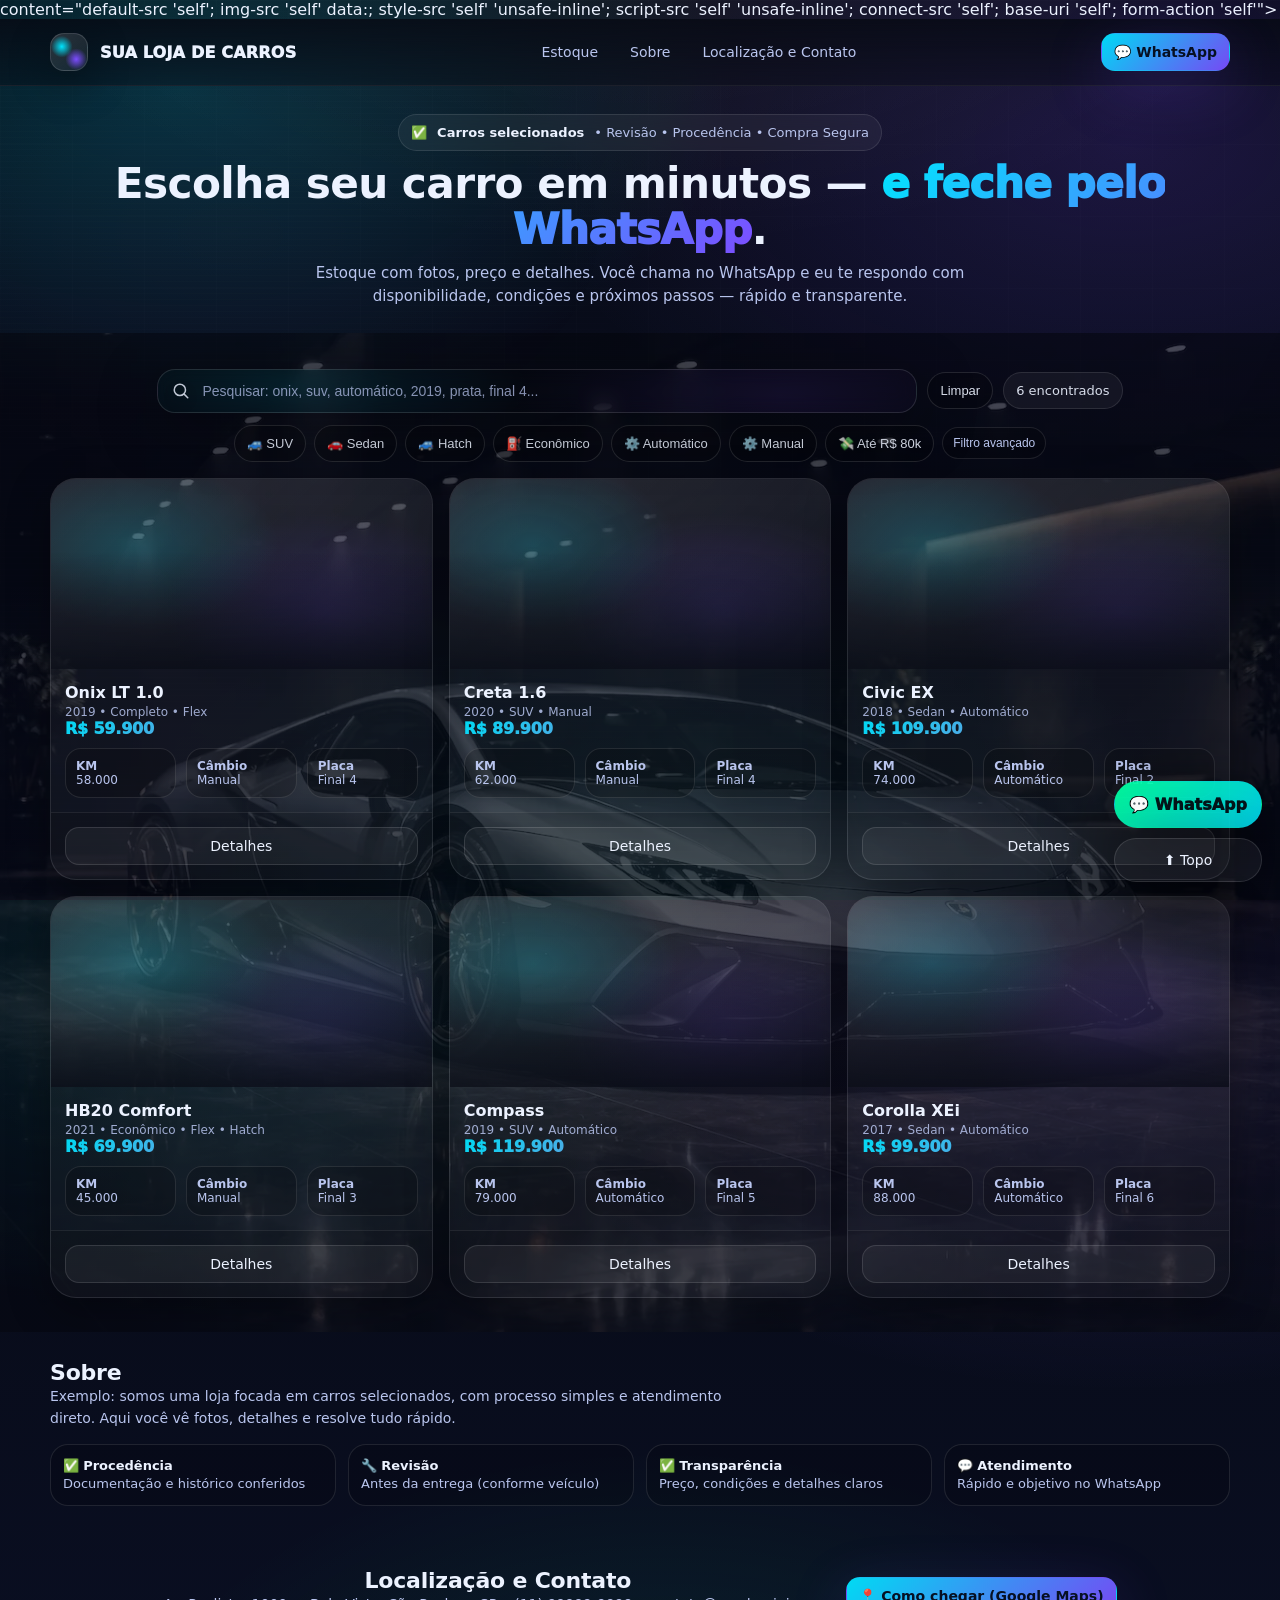
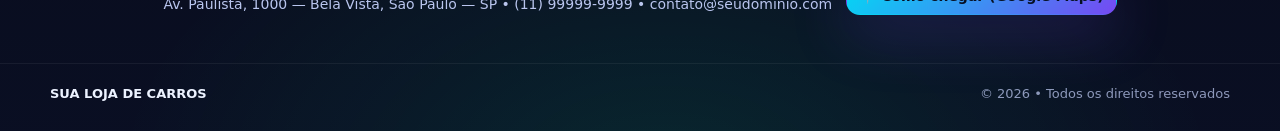
==== commit d82da96a: "Update index.html" ====
--- a/index.html
+++ b/index.html
@@ -4,6 +4,16 @@
   <meta charset="utf-8" />
   <meta name="viewport" content="width=device-width,initial-scale=1" />
   <meta http-equiv="Content-Security-Policy"
+content="
+default-src 'self';
+img-src 'self' data:;
+style-src 'self' 'unsafe-inline' https://fonts.googleapis.com;
+font-src 'self' https://fonts.gstatic.com data:;
+script-src 'self' 'unsafe-inline';
+connect-src 'self';
+base-uri 'self';
+form-action 'self'
+">
 content="default-src 'self'; img-src 'self' data:; style-src 'self' 'unsafe-inline'; script-src 'self' 'unsafe-inline'; connect-src 'self'; base-uri 'self'; form-action 'self'">
   <title>Loja de Carros | Estoque Selecionado + WhatsApp</title>
   <meta name="description" content="Carros selecionados, revisados e com garantia. Atendimento rápido no WhatsApp." />
@@ -2362,3 +2372,4 @@
 
 
 
+
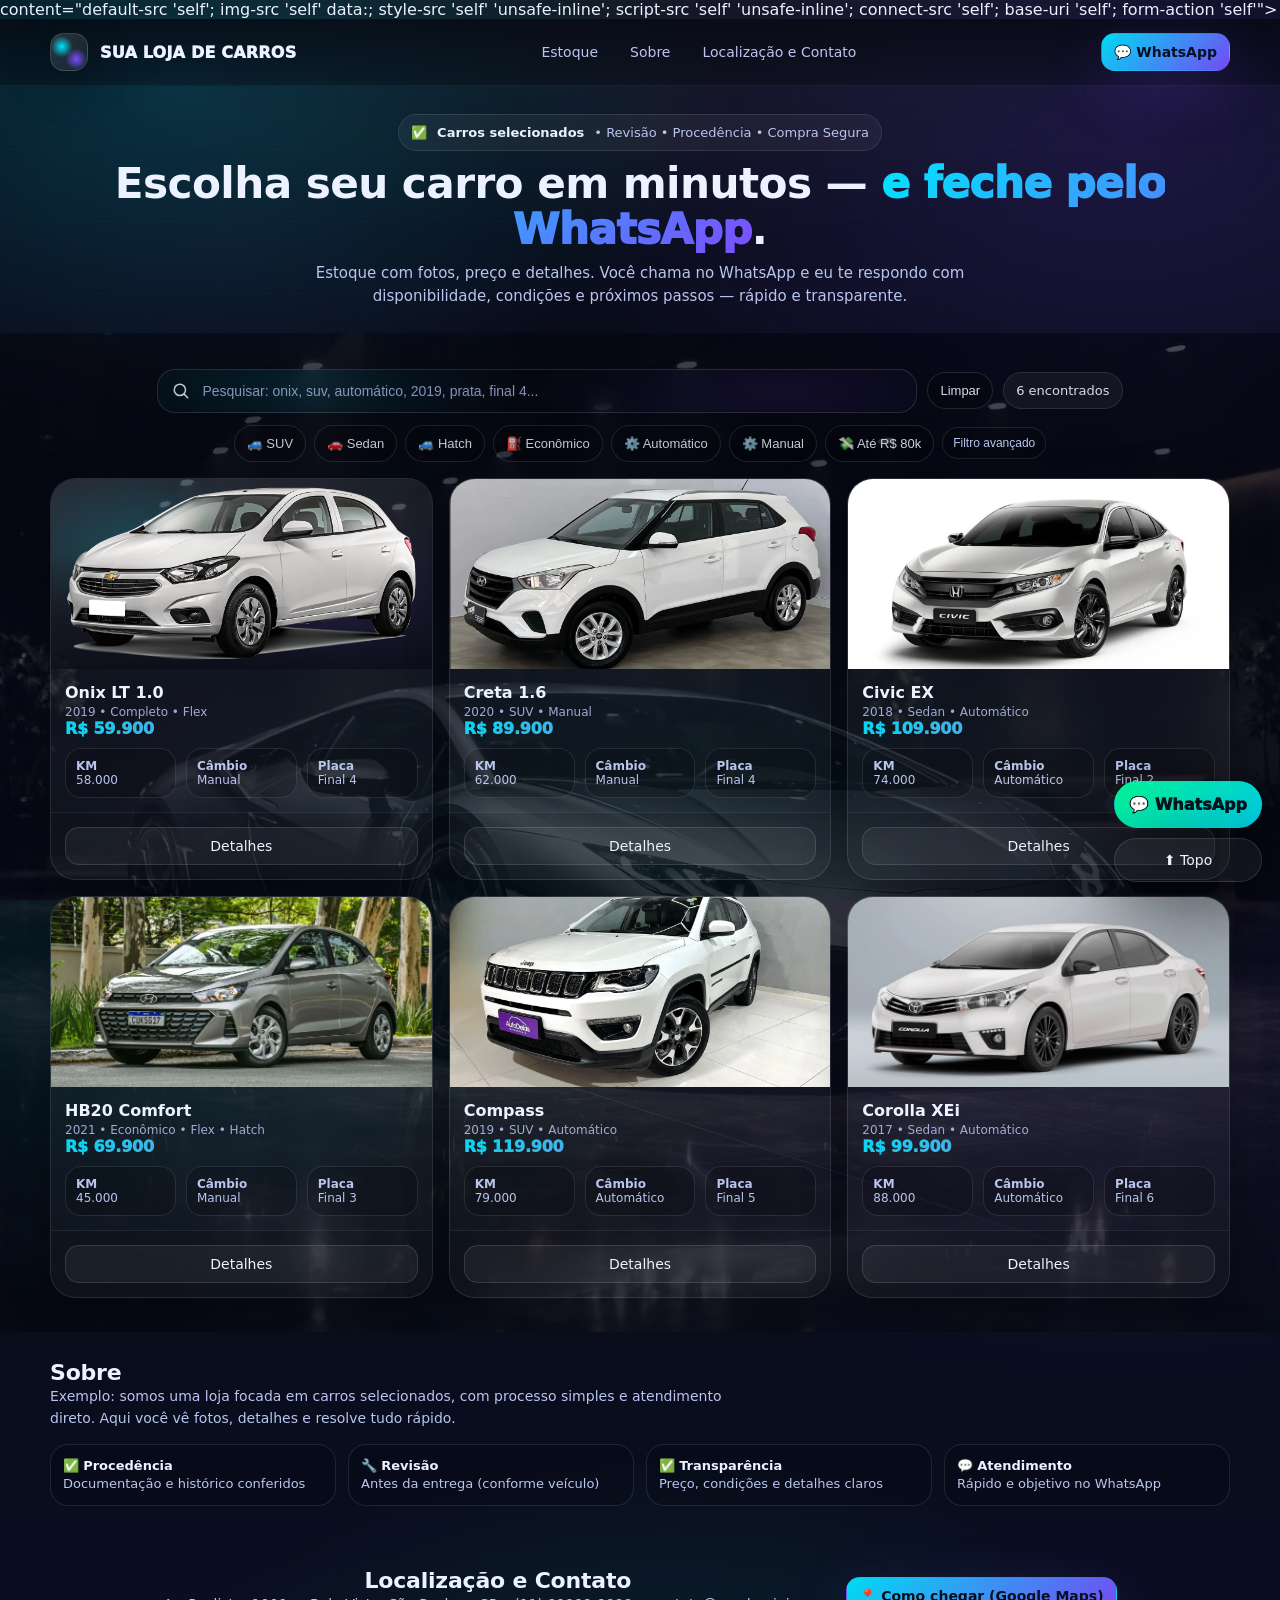
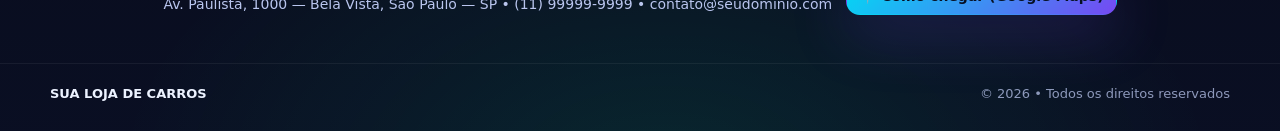
==== commit 24f1ce44: "Update index.html" ====
--- a/index.html
+++ b/index.html
@@ -13,7 +13,7 @@
 connect-src 'self';
 base-uri 'self';
 form-action 'self'
-">
+"/>
 content="default-src 'self'; img-src 'self' data:; style-src 'self' 'unsafe-inline'; script-src 'self' 'unsafe-inline'; connect-src 'self'; base-uri 'self'; form-action 'self'">
   <title>Loja de Carros | Estoque Selecionado + WhatsApp</title>
   <meta name="description" content="Carros selecionados, revisados e com garantia. Atendimento rápido no WhatsApp." />
@@ -2373,3 +2373,4 @@
 
 
 
+
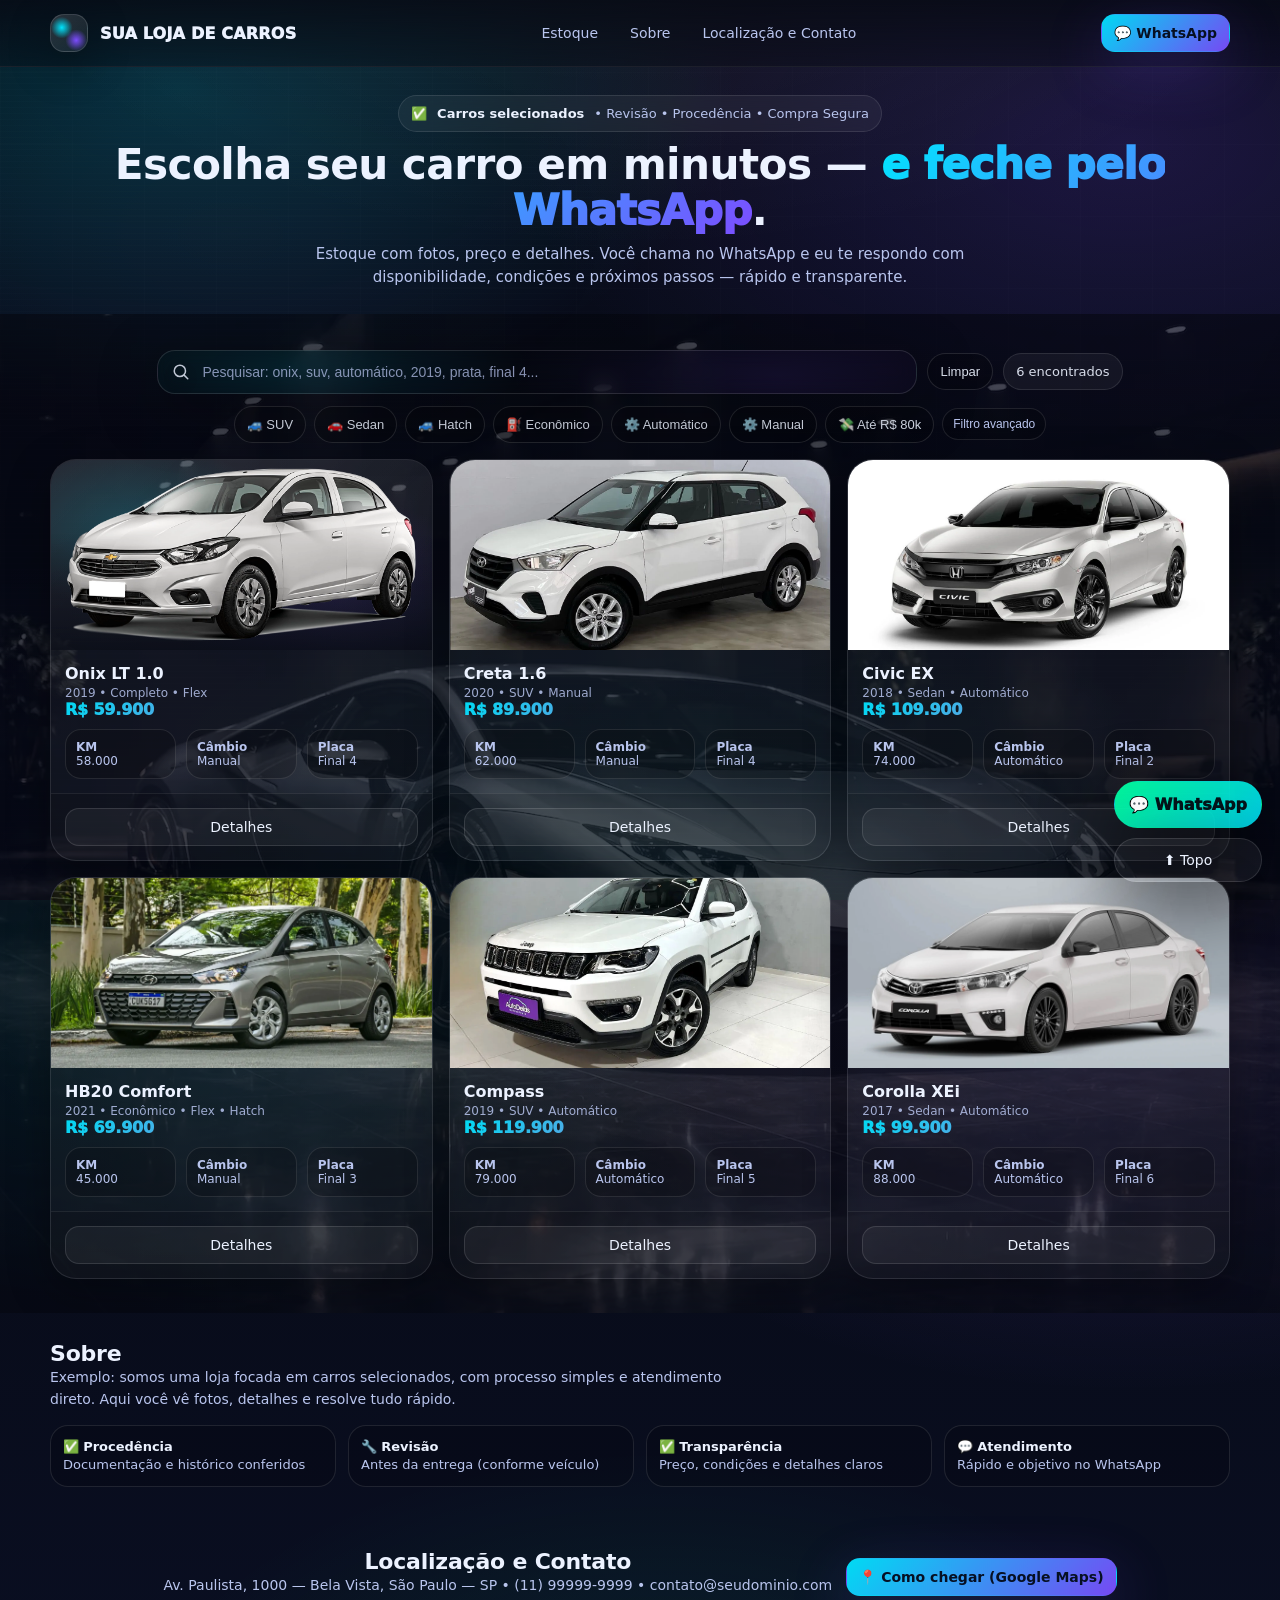
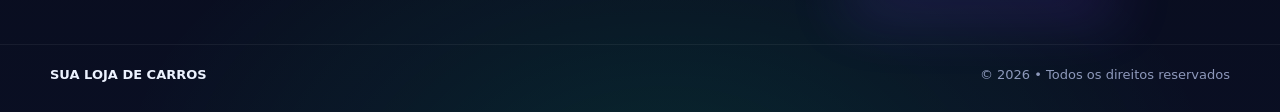
==== commit 6b91ff79: "Update index.html" ====
--- a/index.html
+++ b/index.html
@@ -3,18 +3,7 @@
 <head>
   <meta charset="utf-8" />
   <meta name="viewport" content="width=device-width,initial-scale=1" />
-  <meta http-equiv="Content-Security-Policy"
-content="
-default-src 'self';
-img-src 'self' data:;
-style-src 'self' 'unsafe-inline' https://fonts.googleapis.com;
-font-src 'self' https://fonts.gstatic.com data:;
-script-src 'self' 'unsafe-inline';
-connect-src 'self';
-base-uri 'self';
-form-action 'self'
-"/>
-content="default-src 'self'; img-src 'self' data:; style-src 'self' 'unsafe-inline'; script-src 'self' 'unsafe-inline'; connect-src 'self'; base-uri 'self'; form-action 'self'">
+<meta http-equiv="Content-Security-Policy" content="default-src 'self'; img-src 'self' data:; style-src 'self' 'unsafe-inline' https://fonts.googleapis.com; font-src 'self' https://fonts.gstatic.com data:; script-src 'self' 'unsafe-inline'; connect-src 'self'; base-uri 'self'; form-action 'self';">
   <title>Loja de Carros | Estoque Selecionado + WhatsApp</title>
   <meta name="description" content="Carros selecionados, revisados e com garantia. Atendimento rápido no WhatsApp." />
   <meta name="theme-color" content="#0B1020" />
@@ -2374,3 +2363,5 @@
 
 
 
+
+
